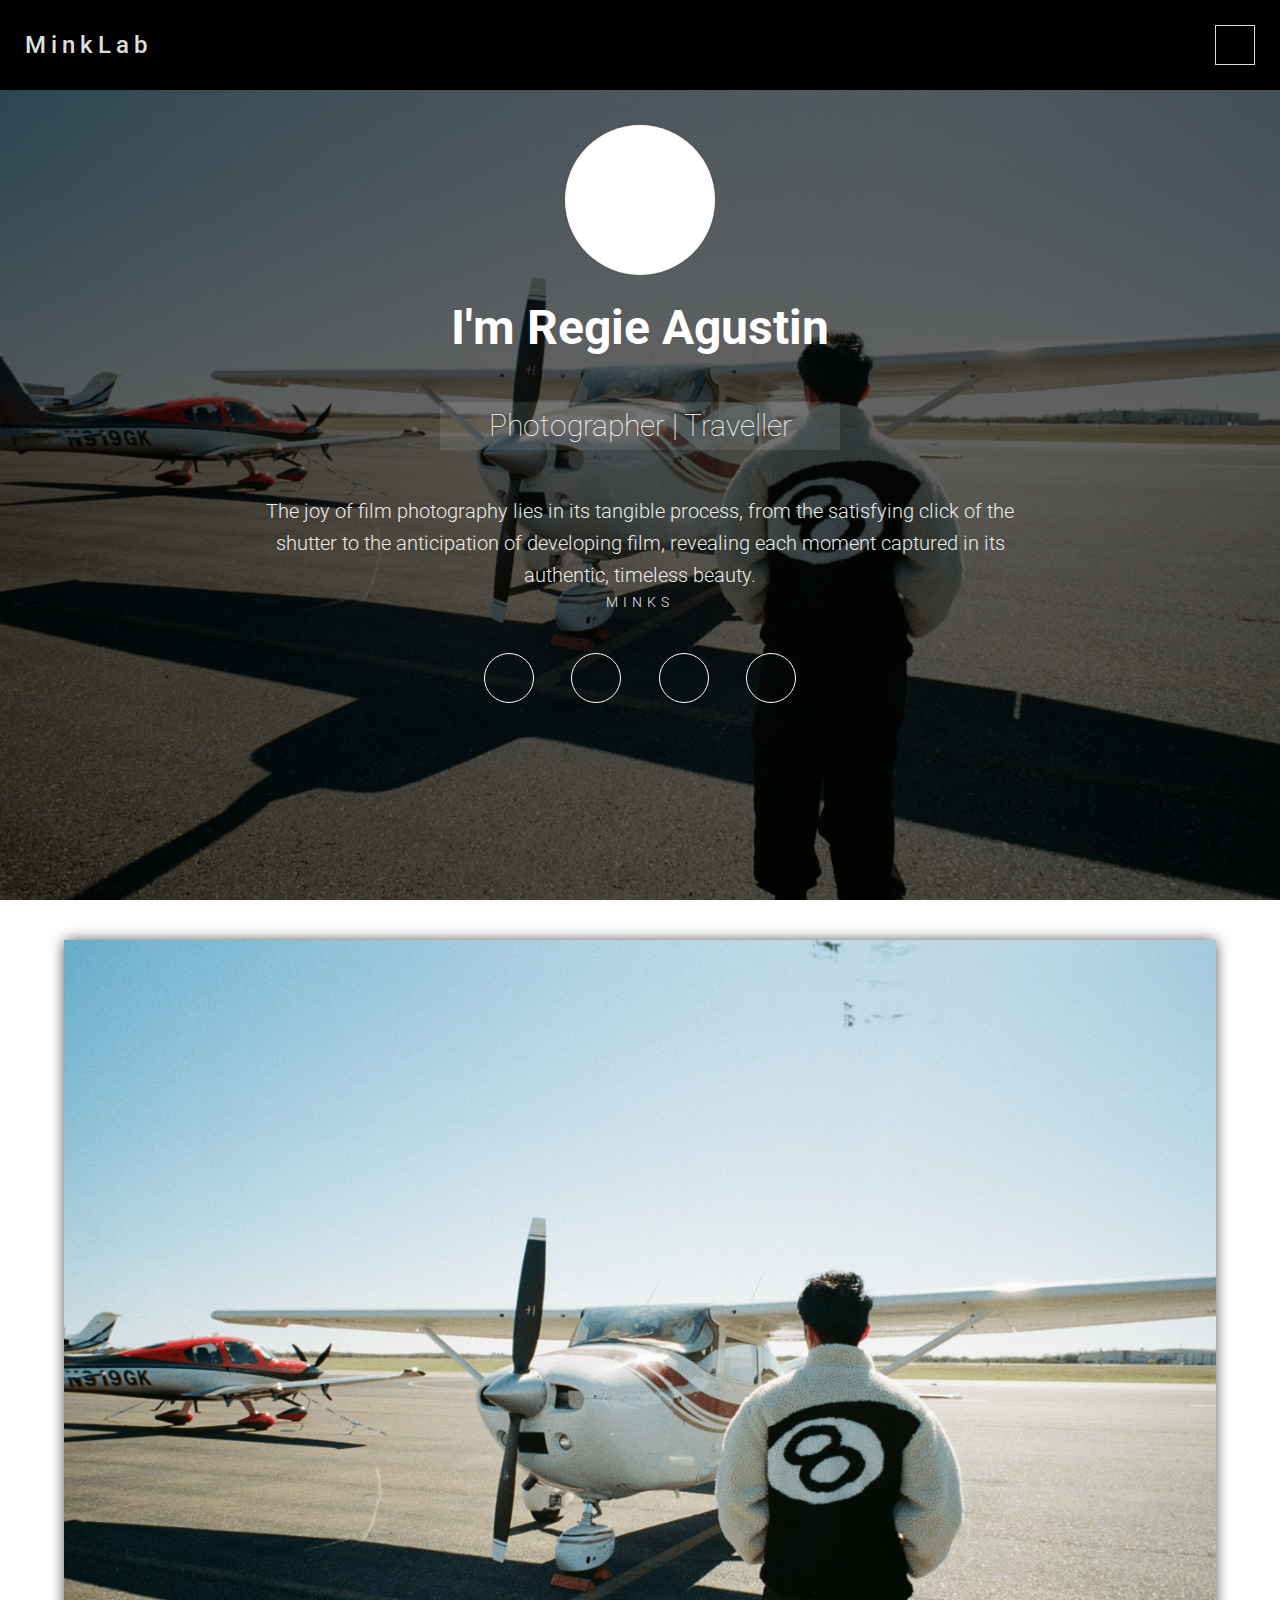
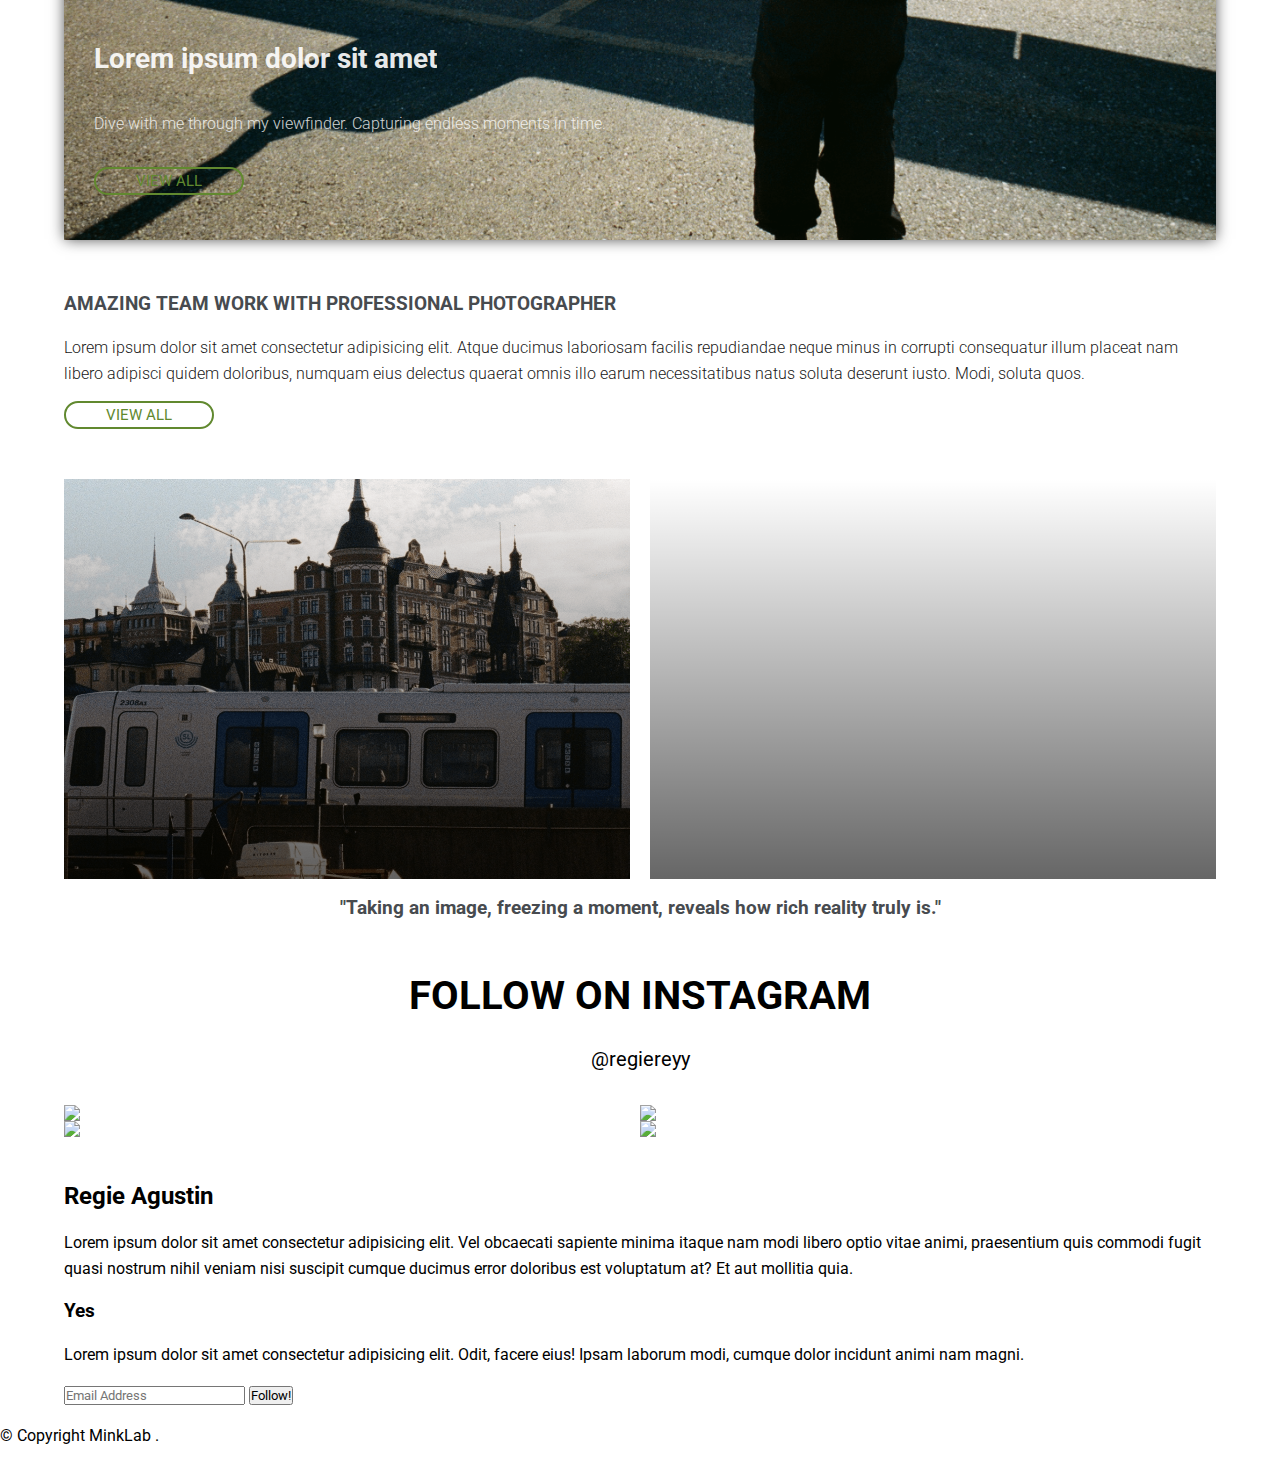
==== index.html @ 41862184 "revised quotes from lorem phrases" ====
<!DOCTYPE html>
<html>
    <head>
        <meta charset="utf-8">
        <meta http-equiv="X-UA-Compatible" content="IE=edge">
        <title>Photography Site</title>
        <meta name = "viewport" content = "width=device-width, intial-scale=1.0">
        <link rel="stylesheet" href="style.css">
        <script src="https://kit.fontawesome.com/dbed6b6114.js" crossorigin="anonymous"></script>
    </head>
    <body>
        
        <header class = "header">
            <div class = "nav-section">
                <div class = "brand-and-navBtn">
                    <span class = "brand-name">
                        MinkLab
                    </span>
                    <span class = "navBtn flex">
                        <i class = "fas fa-bars"></i>
                    </span>
                </div>

                <nav class = "top-nav">
                    <ul>
                        <li><a href = "index.html" class = "active">Home</a></li>
                        <li><a href = "gallery.html">Gallery</a></li>
                        <li><a href = "blog.html">Blog</a></li>
                        <li><a href = "contact.html">Contact</a></li>
                    </ul>
                </nav>
                <span class = "search-icon">
                    <i class = "fas fa-search"></i>
                </span>
            </div>

            <div class = "container about">
                <div class = "about-content">
                    <div class = "about-img flex">
                        <img src = "images/pfp1.png" alt = "photographer img">
                    </div>
                    <h2>I'm Regie Agustin</h2>
                    <h3>Photographer | Traveller</h3>
                    <blockquote>
                        The joy of film photography lies in its tangible process, from the satisfying click of the shutter to the anticipation of developing film, revealing each moment captured in its authentic, timeless beauty.                        <span>Minks</span>
                    </blockquote>
                </div>

                <div class = "social-icons">
                    <ul>
                        <li>
                            <a href = "#"><i class = "fab fa-facebook"></i></a>
                        </li>
                        <li>
                            <a href = "#"><i class = "fab fa-twitter"></i></a>
                        </li>
                        <li>
                            <a href = "#"><i class = "fab fa-instagram"></i></a>
                        </li>
                        <li>
                            <a href = "#"><i class = "fab fa-pinterest"></i></a>
                        </li>
                    </ul>
                </div>
            </div>
        </header>

        <section class = "section-one">
            <div class = "container">
                <div class = "sec-one-left">
                    <div>
                        <h3>Lorem ipsum dolor sit amet</h3>
                        <p>Dive with me through my viewfinder. Capturing endless moments in time.</p>
                        <a href = "#" class = "btn">view all</a>
                    </div>
                </div>

                <div class = "sec-one-right">
                    <div class = "work-content">
                        <h3>AMAZING TEAM WORK WITH PROFESSIONAL PHOTOGRAPHER</h3>
                        <p>Lorem ipsum dolor sit amet consectetur adipisicing elit. Atque ducimus laboriosam facilis repudiandae neque minus in corrupti consequatur illum placeat nam libero adipisci quidem doloribus, numquam eius delectus quaerat omnis illo earum necessitatibus natus soluta deserunt iusto. Modi, soluta quos.</p>
                        <a href = "#" class = "btn">view all</a>
                    </div>
                    <div class = "work-imgs">
                        <div class = "work-img-1">
                        </div>
                        <div class = "work-img-2">
                        </div>
                    </div>
                    <h3>"Taking an image, freezing a moment, reveals how rich reality truly is."</h3>
                </div>
            </div>
        </section>

        <section class = "section-two">
            <div class = "container">
                <h2>FOLLOW ON INSTAGRAM</h2>
                <span>@regiereyy</span>
                <div class = "insta-imgs">
                    <div>
                        <img src = "images/bg2.png">
                        <div class = "icon-overlay flex">
                            <i class = "fab fa-instagram"></i>
                        </div>
                    </div>
                    <div>
                        <img src = "images/bg3.png">
                        <div class = "icon-overlay flex">
                            <i class = "fab fa-instagram"></i>
                        </div>
                    </div>
                    <div>
                        <img src = "images/bg4.png">
                        <div class = "icon-overlay flex">
                            <i class = "fab fa-instagram"></i>
                        </div>
                    </div>
                    <div>
                        <img src = "images/bg5.png">
                        <div class = "icon-overlay flex">
                            <i class = "fab fa-instagram"></i>
                        </div>
                    </div>
                </div>
            </div>
        </section>


        <footer class = "footer">
            <div class = "footer-container container">
                <div>
                    <h2>Regie Agustin</h2>
                    <p>Lorem ipsum dolor sit amet consectetur adipisicing elit. Vel obcaecati sapiente minima itaque nam modi libero optio vitae animi, praesentium quis commodi fugit quasi nostrum nihil veniam nisi suscipit cumque ducimus error doloribus est voluptatum at? Et aut mollitia quia.</p>
                </div>
                <div>
                    <h3>Yes</h3>
                    <p>Lorem ipsum dolor sit amet consectetur adipisicing elit. Odit, facere eius! Ipsam laborum modi, cumque dolor incidunt animi nam magni.</p>

                    <div class = "subs">
                        <i class = "fas fa-envelope"></i>
                        <input type = "email" id = "email" placeholder="Email Address">
                        <button type = "submit">Follow!</button>
                    </div>
                </div>
            </div>
            <p>&copy; Copyright MinkLab .</p>
        </footer>
        

        <script src="script.js"></script>
    </body>
</html>
---- style.css ----
@import url('https://fonts.googleapis.com/css2?family=Roboto:ital,wght@0,100;0,300;0,400;0,500;0,700;0,900;1,100;1,300;1,400;1,500;1,700;1,900&display=swap');

:root{
    --white: #ddd;
    --dark: #111;
    --lightGrey: #474b4f;
    --lightgreen: #86c232;
    --darkgreen: #61892f;
    --transition: all 0.5s ease;
}

*{
    padding: 0;
    margin: 0;
    box-sizing: border-box;
    font-family: 'Roboto', sans-serif;
}

body{ 
    line-height: 1.6;

}
img {
    width: 100%;
    display: block;
}
ul li {
    list-style: none;
}
a{
    text-decoration: none;
    color: #000
}
h1, h2, h3, h4, h5, h6, p{
    margin: 15px 0;
}

.flex{
    display: flex;
    justify-content: center;
    align-items: center;

}

.container{
    width: 90vw;
    margin: 0 auto;
}

.btn{
    background: var(--darkgreen);
    border: none;
    display: block;
    width: 150px;
    text-align: center;
    color: var(--darkgreen);
    text-transform: uppercase;
    background: transparent;
    font-size: 15px;
    padding: 2px solid;
    border: 2px solid var(--darkgreen);
    border-radius: 25px;
    margin: 15px 0;
    transition: var(--transition);
}
.active{
    color: var(--lightGreen)!important;
}
.header{
    min-height: 100vh;
    background: linear-gradient(rgba(0, 0, 0, 0.6), rgba(0, 0, 0, 0.6)), url("images/bg1.png") center/cover no-repeat;
    color: #fff;
}
.top-nav a{
    color: #fff;
}
.brand-and-navBtn{
    background: #000;
    position: relative;
    z-index: 999;
    height: 90px;
    display: flex;
    justify-content: space-between;
    align-items: center;
    font-weight: 500;
    font-size: 24px;
    padding: 15px 25px;
    color: var(--white);
}
.brand-name{
    letter-spacing: 5px;
    cursor: pointer;
}
.navBtn{
    width: 40px;
    height: 40px;
    border: 1px solid var(--white);
    cursor: pointer;
}
.navBtn:hover{
    background: #fff;
    color: #000;
    transition: var(--transition);
}
.top-nav{
    background: #000;
    transform: translateY(-600px);
    transition: var(--transition);
}
.showNav{
    transform: translateY(0);
}
.search-icon{
    display: none;
}
.top-nav ul li{
    padding: 10px 0;
}
.top-nav ul a{
    position: relative;
    font-weight: 500;
    font-size: 18px;
    text-align: center;
    display: block;
}
.top-nav ul a::after{
    content: "";
    height: 2px;
    background: var(--lightGreen);
    position: absolute;
    bottom: -5px;
    left: 50%;
    transform: translateX(-50%);
    width: 0;
    transition: var(--transition);
}
.top-nav ul a:hover::after{
    width: 100px;
}
.about{
    margin-top: -160px;
}.about-content img{
    width: 140px;
    height: 140px;
    border-radius: 50%;
}
.about-img{
    background: #fff;
    width: 150px;
    height: 150px;
    margin: 0 auto;
    border-radius: 50%;
}
.about-content h2{
    font-size: 48px;
    text-align: center;
    margin-bottom: 35px;
    color: var(--lightGreen);
}
.about-content h3{
    color: #fff;
    font-size: 30px;
    font-weight: 100;
    background: rgba(255, 255, 255, 0.1);
    width: 400px;
    margin: 35px auto;
    text-align: center;
}
blockquote{
    font-size: 20px;
    font-weight: 300;
    opacity: 0.9;
    width: 60vw;
    margin: 45px auto 15px auto;
    text-align: center;
}
blockquote span{
    font-size: 14px;
    text-transform: uppercase;
    color: var(--darkGreen);
    font-weight: 300;
    letter-spacing: 5px;
    display: block;
}
.social-icons{
    width: 350px;
    margin: 40px auto 0 auto;
    padding-bottom: 30px;
}
.social-icons ul a{
    color: #fff;
    font-size: 30px;
    display: block;
    width: 50px;
    height: 50px;
    border: 1px solid #fff;
    border-radius: 50%;
    display: flex;
    justify-content: center;
    align-items: center;
    transition: var(--transition);
}
.social-icons ul{
    display: flex;
    justify-content: space-around;
}
.social-icons ul a:hover{
    background: var(--lightGreen);
    border-color: var(--lightGreen);
}



.section-one{
    margin: 40px 0;
    min-height: 100vh;
}
.sec-one-left{
    height: 100vh;
    background: url("images/bg1.png") center/cover no-repeat;
    box-shadow: 0px 0px 14px -1px rgba(0, 0, 0, 0.75);
    -webkit-box-shadow: 0px 0px 14px -1px rgba(0, 0, 0, 0.75);
    -moz-box-shadow: 0px 0px 14px -1px rgba(0, 0, 0, 0.75);
}
.sec-one-left div{
    color: #fff;
    height: 100%;
    display: flex;
    flex-direction: column;
    justify-content: flex-end;
    padding: 30px;
}
.sec-one-left div h3{
    font-size: 28px;
    opacity: 0.9;
}
.sec-one-left div p{
    font-weight: 300;
    opacity: 0.8;
}
.sec-one-right h3{
    color: var(--lightGrey);
}
.sec-one-right >h3{
    text-align: center;
}
.sec-one-right p{
    opacity: 0.9;
    font-weight: 300;
}
.work-content{
    margin: 50px 0;
}
.work-imgs{
    display: grid;
    grid-template-columns: repeat(2, 1fr);
    grid-column-gap: 20px;
}
.work-img-1{
    background: linear-gradient(rgba(0, 0, 0, 0), rgba(0, 0, 0, 0.6)), url("images/bg6.png") center/cover no-repeat;
    height: 400px;
    transition: var(--transition);
}
.work-img-2{
    background: linear-gradient(rgba(0, 0, 0, 0), rgba(0, 0, 0, 0.6)), url("images/porject-2.jpg") center/cover no-repeat;
    height: 400px;
    transition: var(--transition);
}
.work-imgs div:hover{
    box-shadow: 0 0 8px #000;
    -webkit-box-shadow: 0 0 8px #000;
    -moz-box-shadow: 0 0 8px #000;
}.section-two{
    margin: 40px 0;
}
.section-two h2{
    text-align: center;
    font-size: 40px;
}
.section-two span{
    color: var(--darkGrey);
    text-align: center;
    display: block;
    font-size: 20px;
    margin-bottom: 30px;
}
.insta-imgs{
    display: grid;
    grid-template-columns: repeat(2, 1fr);
}
.insta-imgs > div{
    position: relative;
}
.icon-overlay{
    position: absolute;
    color: #fff;
    top: 0;
    left: 0;
    width: 100%;
    height: 100%;
    font-size: 50px;
    background: rgba(134, 194, 50, 0.4);
    opacity: 0;
    transition: var(--transition);
}
.insta-imgs > div:hover .icon-overlay{
    opacity: 1;
}
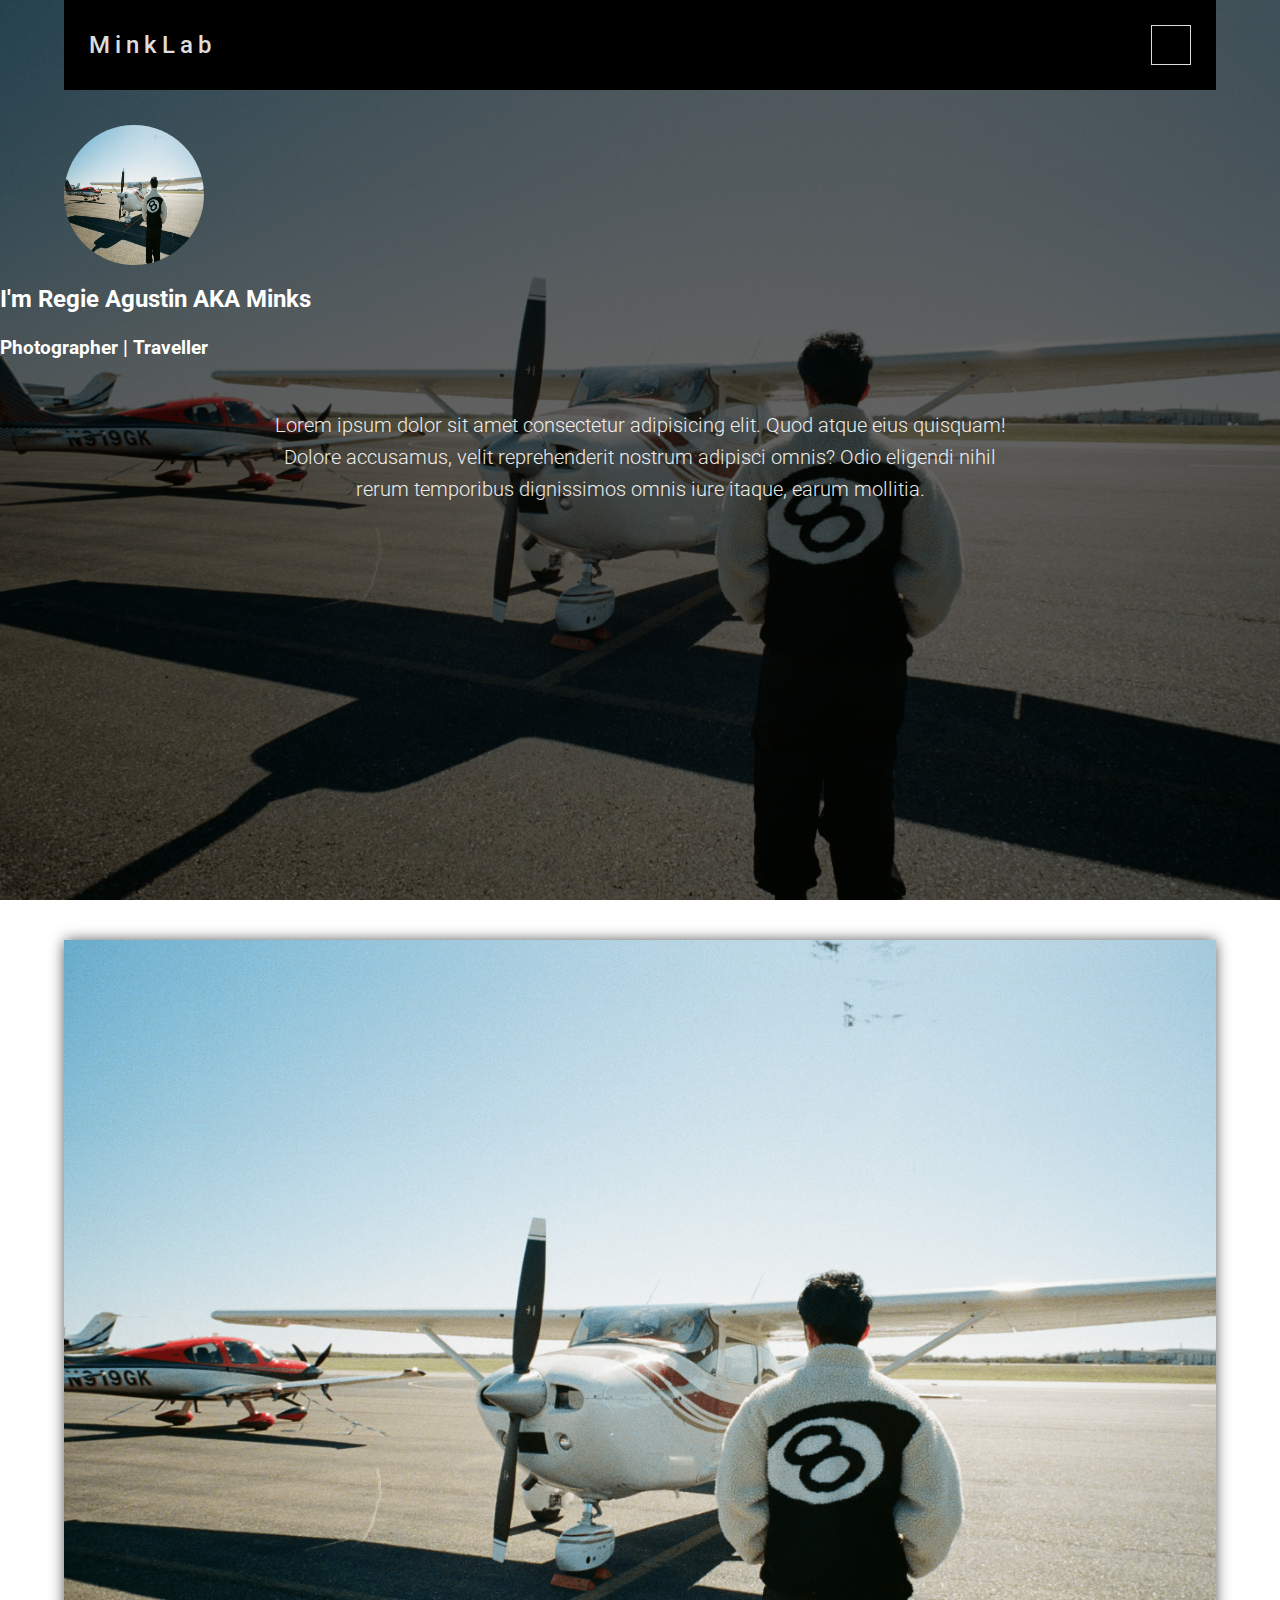
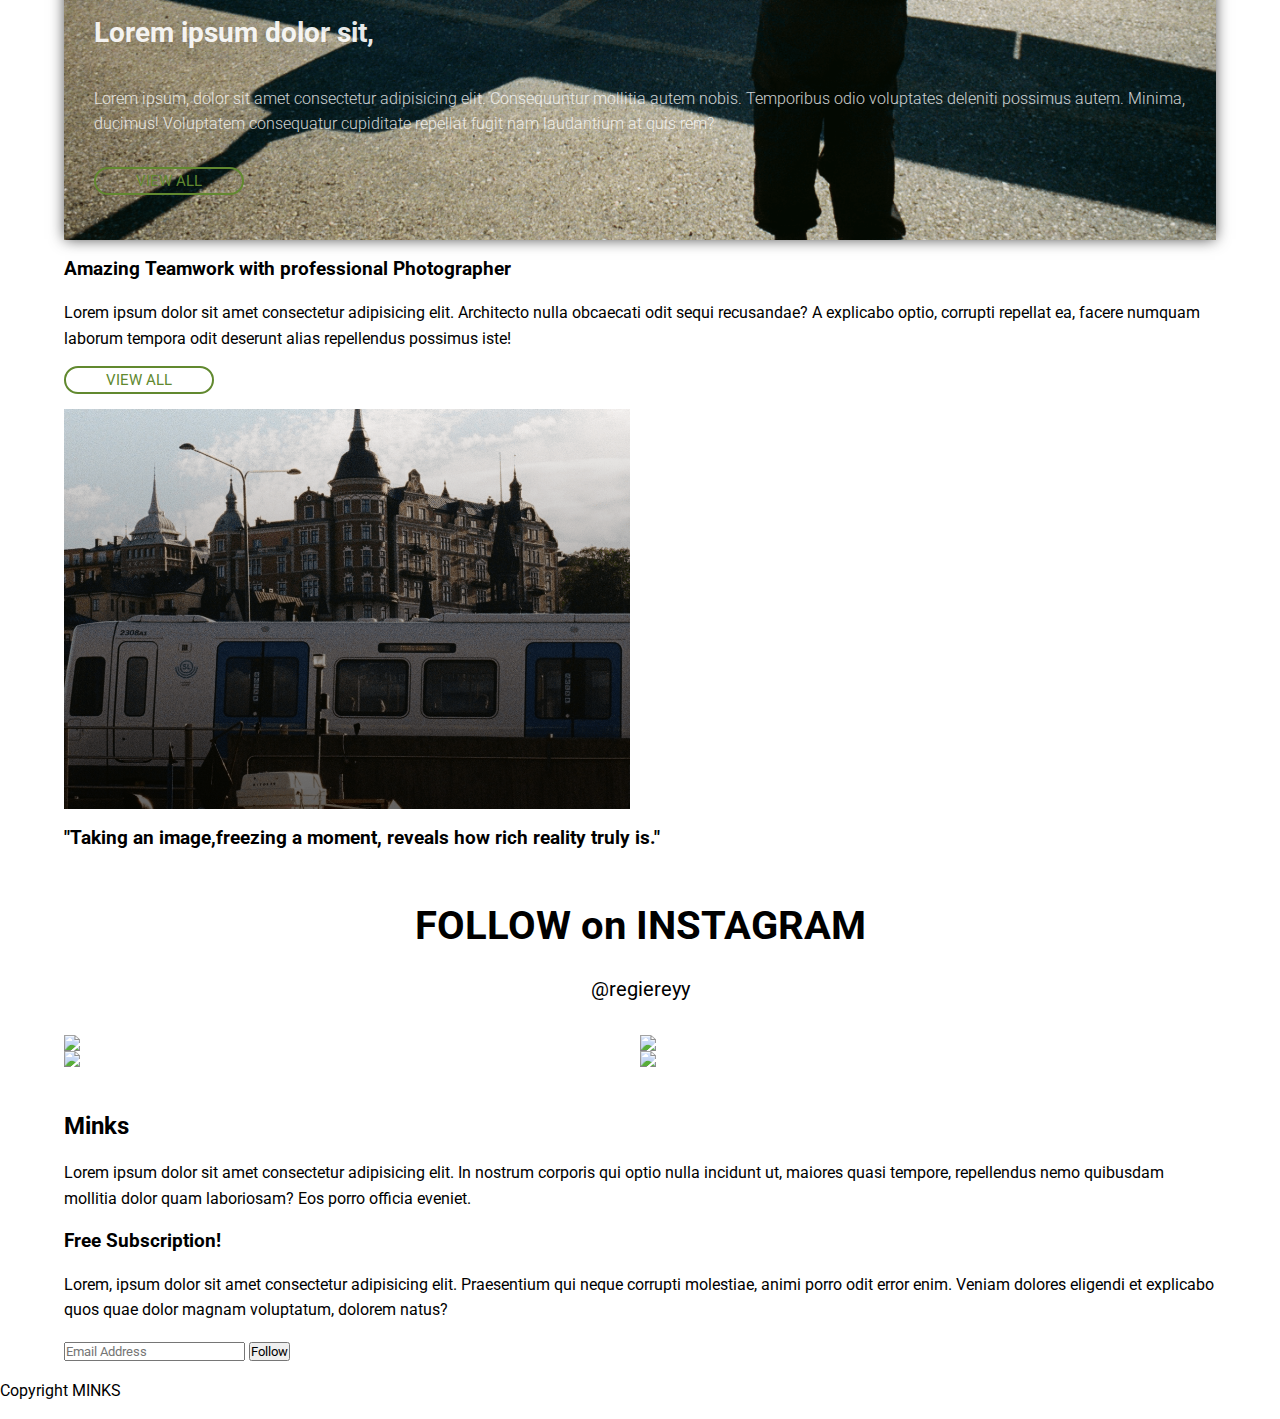
==== commit e58ac9d2: "pull html" ====
--- a/index.html
+++ b/index.html
@@ -3,150 +3,163 @@
     <head>
         <meta charset="utf-8">
         <meta http-equiv="X-UA-Compatible" content="IE=edge">
-        <title>Photography Site</title>
-        <meta name = "viewport" content = "width=device-width, intial-scale=1.0">
+        <title>Film Site</title>
+        <meta name = "viewport" content = "width=device-width,
+        inital-scale=1.0">
         <link rel="stylesheet" href="style.css">
-        <script src="https://kit.fontawesome.com/dbed6b6114.js" crossorigin="anonymous"></script>
+        <script src="https://kit.fontawesome.com/dbed6b6114.js" 
+        crossorigin="anonymous"></script>
     </head>
-    <body>
-        
-        <header class = "header">
-            <div class = "nav-section">
-                <div class = "brand-and-navBtn">
-                    <span class = "brand-name">
-                        MinkLab
-                    </span>
-                    <span class = "navBtn flex">
-                        <i class = "fas fa-bars"></i>
-                    </span>
-                </div>
 
-                <nav class = "top-nav">
-                    <ul>
-                        <li><a href = "index.html" class = "active">Home</a></li>
-                        <li><a href = "gallery.html">Gallery</a></li>
-                        <li><a href = "blog.html">Blog</a></li>
-                        <li><a href = "contact.html">Contact</a></li>
-                    </ul>
-                </nav>
-                <span class = "search-icon">
-                    <i class = "fas fa-search"></i>
+<body>
+    <header class="header">
+        <div class="container nav-section">
+            <div class="brand-and-navBtn">
+             <span class="brand-name">
+                MinkLab
+                </span>
+                <span class="navBtn flex">
+                    <i class="fas fa-bars"></i>
                 </span>
             </div>
 
-            <div class = "container about">
-                <div class = "about-content">
-                    <div class = "about-img flex">
-                        <img src = "images/pfp1.png" alt = "photographer img">
-                    </div>
-                    <h2>I'm Regie Agustin</h2>
-                    <h3>Photographer | Traveller</h3>
-                    <blockquote>
-                        The joy of film photography lies in its tangible process, from the satisfying click of the shutter to the anticipation of developing film, revealing each moment captured in its authentic, timeless beauty.                        <span>Minks</span>
-                    </blockquote>
+        <nav class="top-nav">
+            <ul>
+                <li><a href="index.html" class="active">Home</a> </li>
+                <li><a href="gallery.html">Gallery</a> </li>
+                <li><a href="blog.html">Blog</a> </li>
+                <li><a href="contact.html">Contact</a> </li>
+            </ul>
+        </nav>
+        <span class="search-icon">
+            <i class="fas fa-search"></i>
+        </span>
+    </div>
+
+    <div class="container about">
+        <div class="about-content">
+            <div class="about-img-flex">
+                <img src="images/bg1.png" alt="photographer img">
+            </div>
+                
+        </div>
+    </div>
+        <h2>I'm Regie Agustin AKA Minks</h2>
+        <h3>Photographer | Traveller</h3>
+        <blockquote>
+                Lorem ipsum dolor sit amet consectetur adipisicing elit. Quod atque eius quisquam!
+                Dolore accusamus, velit reprehenderit nostrum adipisci omnis? Odio eligendi nihil rerum temporibus dignissimos omnis iure itaque, earum mollitia.
+        </blockquote>
+    </div>
+
+    <div class="social icons">
+        <ul>
+            <li><a href="#"><i class="fab fa-instagram"></i></a></li>
+            <li><a href="#"><i class="fab fa-github"></i></a></li>
+            <li><a href="#"><i class="fab fa-linkedin"></i></a></li>
+            <li><a href="#"><i class="fab fa-twitter"></i></a></li>
+        </ul>
+     </div>
+</header>
+
+
+<section class="section-one">
+    <div class="container">
+        <div class="sec-one-left">
+            <div>
+                <h3>Lorem ipsum dolor sit, </h3>
+                <p>
+                Lorem ipsum, dolor sit amet consectetur adipisicing elit. 
+                Consequuntur mollitia autem nobis. 
+                Temporibus odio voluptates deleniti possimus autem. Minima, ducimus! 
+                Voluptatem consequatur cupiditate repellat fugit nam laudantium at quis rem?
+                </p>
+                <a href="#" class="btn">view all</a>
+            </div>
+        </div>
+
+        <div class="section-one-right">
+            <div class="working-content">
+                <h3>Amazing Teamwork with professional Photographer</h3>
+                <p>Lorem ipsum dolor sit amet consectetur adipisicing elit. 
+                    Architecto nulla obcaecati odit sequi recusandae? 
+                    A explicabo optio, corrupti repellat ea, facere numquam laborum tempora odit deserunt alias repellendus possimus iste!</p>
+                    <a href="#" class="btn">view all</a>
                 </div>
-
-                <div class = "social-icons">
-                    <ul>
-                        <li>
-                            <a href = "#"><i class = "fab fa-facebook"></i></a>
-                        </li>
-                        <li>
-                            <a href = "#"><i class = "fab fa-twitter"></i></a>
-                        </li>
-                        <li>
-                            <a href = "#"><i class = "fab fa-instagram"></i></a>
-                        </li>
-                        <li>
-                            <a href = "#"><i class = "fab fa-pinterest"></i></a>
-                        </li>
-                    </ul>
+                <div class="work-imgs">
+                    <div class="work-img-1">
                 </div>
             </div>
-        </header>
-
-        <section class = "section-one">
-            <div class = "container">
-                <div class = "sec-one-left">
-                    <div>
-                        <h3>Lorem ipsum dolor sit amet</h3>
-                        <p>Dive with me through my viewfinder. Capturing endless moments in time.</p>
-                        <a href = "#" class = "btn">view all</a>
-                    </div>
-                </div>
-
-                <div class = "sec-one-right">
-                    <div class = "work-content">
-                        <h3>AMAZING TEAM WORK WITH PROFESSIONAL PHOTOGRAPHER</h3>
-                        <p>Lorem ipsum dolor sit amet consectetur adipisicing elit. Atque ducimus laboriosam facilis repudiandae neque minus in corrupti consequatur illum placeat nam libero adipisci quidem doloribus, numquam eius delectus quaerat omnis illo earum necessitatibus natus soluta deserunt iusto. Modi, soluta quos.</p>
-                        <a href = "#" class = "btn">view all</a>
-                    </div>
-                    <div class = "work-imgs">
-                        <div class = "work-img-1">
-                        </div>
-                        <div class = "work-img-2">
-                        </div>
-                    </div>
-                    <h3>"Taking an image, freezing a moment, reveals how rich reality truly is."</h3>
-                </div>
-            </div>
-        </section>
-
-        <section class = "section-two">
-            <div class = "container">
-                <h2>FOLLOW ON INSTAGRAM</h2>
-                <span>@regiereyy</span>
-                <div class = "insta-imgs">
-                    <div>
-                        <img src = "images/bg2.png">
-                        <div class = "icon-overlay flex">
-                            <i class = "fab fa-instagram"></i>
-                        </div>
-                    </div>
-                    <div>
-                        <img src = "images/bg3.png">
-                        <div class = "icon-overlay flex">
-                            <i class = "fab fa-instagram"></i>
-                        </div>
-                    </div>
-                    <div>
-                        <img src = "images/bg4.png">
-                        <div class = "icon-overlay flex">
-                            <i class = "fab fa-instagram"></i>
-                        </div>
-                    </div>
-                    <div>
-                        <img src = "images/bg5.png">
-                        <div class = "icon-overlay flex">
-                            <i class = "fab fa-instagram"></i>
-                        </div>
-                    </div>
-                </div>
-            </div>
-        </section>
+            <h3>"Taking an image,freezing a moment, reveals how rich reality truly is."</h3>
+        </div>
+    </div>
+</section>
 
 
-        <footer class = "footer">
-            <div class = "footer-container container">
-                <div>
-                    <h2>Regie Agustin</h2>
-                    <p>Lorem ipsum dolor sit amet consectetur adipisicing elit. Vel obcaecati sapiente minima itaque nam modi libero optio vitae animi, praesentium quis commodi fugit quasi nostrum nihil veniam nisi suscipit cumque ducimus error doloribus est voluptatum at? Et aut mollitia quia.</p>
+<section class="section-two">
+    <div class="container">
+        <h2>FOLLOW on INSTAGRAM</h2>
+        <span>@regiereyy</span>
+        <div class="insta-imgs">
+            <div>
+                    <img src="images/bg2.png">
+                    <div class="icon-overlay flex">
+                        <i class="fab fa-instagram"></i>
+                    </div>
+                    </div>
+            <div>
+                    <img src="images/bg3.png">
+                    <div class="icon-overlay flex">
+                    <i class="fab fa-instagram"></i>
+                    </div>
+                    </div>
+            <div>
+                    <img src="images/bg4.png">
+                    <div class="icon-overlay flex">
+                    <i class="fab fa-instagram"></i>
+                    </div>
+                    </div>
+            <div>
+                    <img src="images/bg5.png">
+                    <div class="icon-overlay flex">
+                    <i class="fab fa-instagram"></i>
+                    </div>
+                    </div>
+
+        </div>
+
+    </div>
+
+</section>
+
+<footer class="footer">
+    <div class="footer-container container">
+        <div>
+            <h2>Minks</h2>
+            <p>Lorem ipsum dolor sit amet consectetur adipisicing elit. 
+                In nostrum corporis qui optio nulla incidunt ut, 
+                maiores quasi tempore, repellendus nemo quibusdam mollitia dolor quam laboriosam? 
+                Eos porro officia eveniet.</p>
+        </div>
+        <div>
+            <h3>
+                Free Subscription!
+            </h3>
+            <p>Lorem, ipsum dolor sit amet consectetur adipisicing elit. 
+                Praesentium qui neque corrupti molestiae, animi porro odit error enim. 
+                Veniam dolores eligendi et explicabo quos quae dolor magnam voluptatum, dolorem natus?</p>
+                <div class="subs">
+                    <i class="fas fa-envelope">
+                        <input type="email" id="email"
+                        placeholder="Email Address">
+                        <button type="submit">Follow</button>
+                    </i>
                 </div>
-                <div>
-                    <h3>Yes</h3>
-                    <p>Lorem ipsum dolor sit amet consectetur adipisicing elit. Odit, facere eius! Ipsam laborum modi, cumque dolor incidunt animi nam magni.</p>
+        </div>
+    </div>
+    <p>Copyright MINKS</p>
+</footer>
 
-                    <div class = "subs">
-                        <i class = "fas fa-envelope"></i>
-                        <input type = "email" id = "email" placeholder="Email Address">
-                        <button type = "submit">Follow!</button>
-                    </div>
-                </div>
-            </div>
-            <p>&copy; Copyright MinkLab .</p>
-        </footer>
-        
-
-        <script src="script.js"></script>
-    </body>
+<script src="script.js"></script>
+</body>
 </html>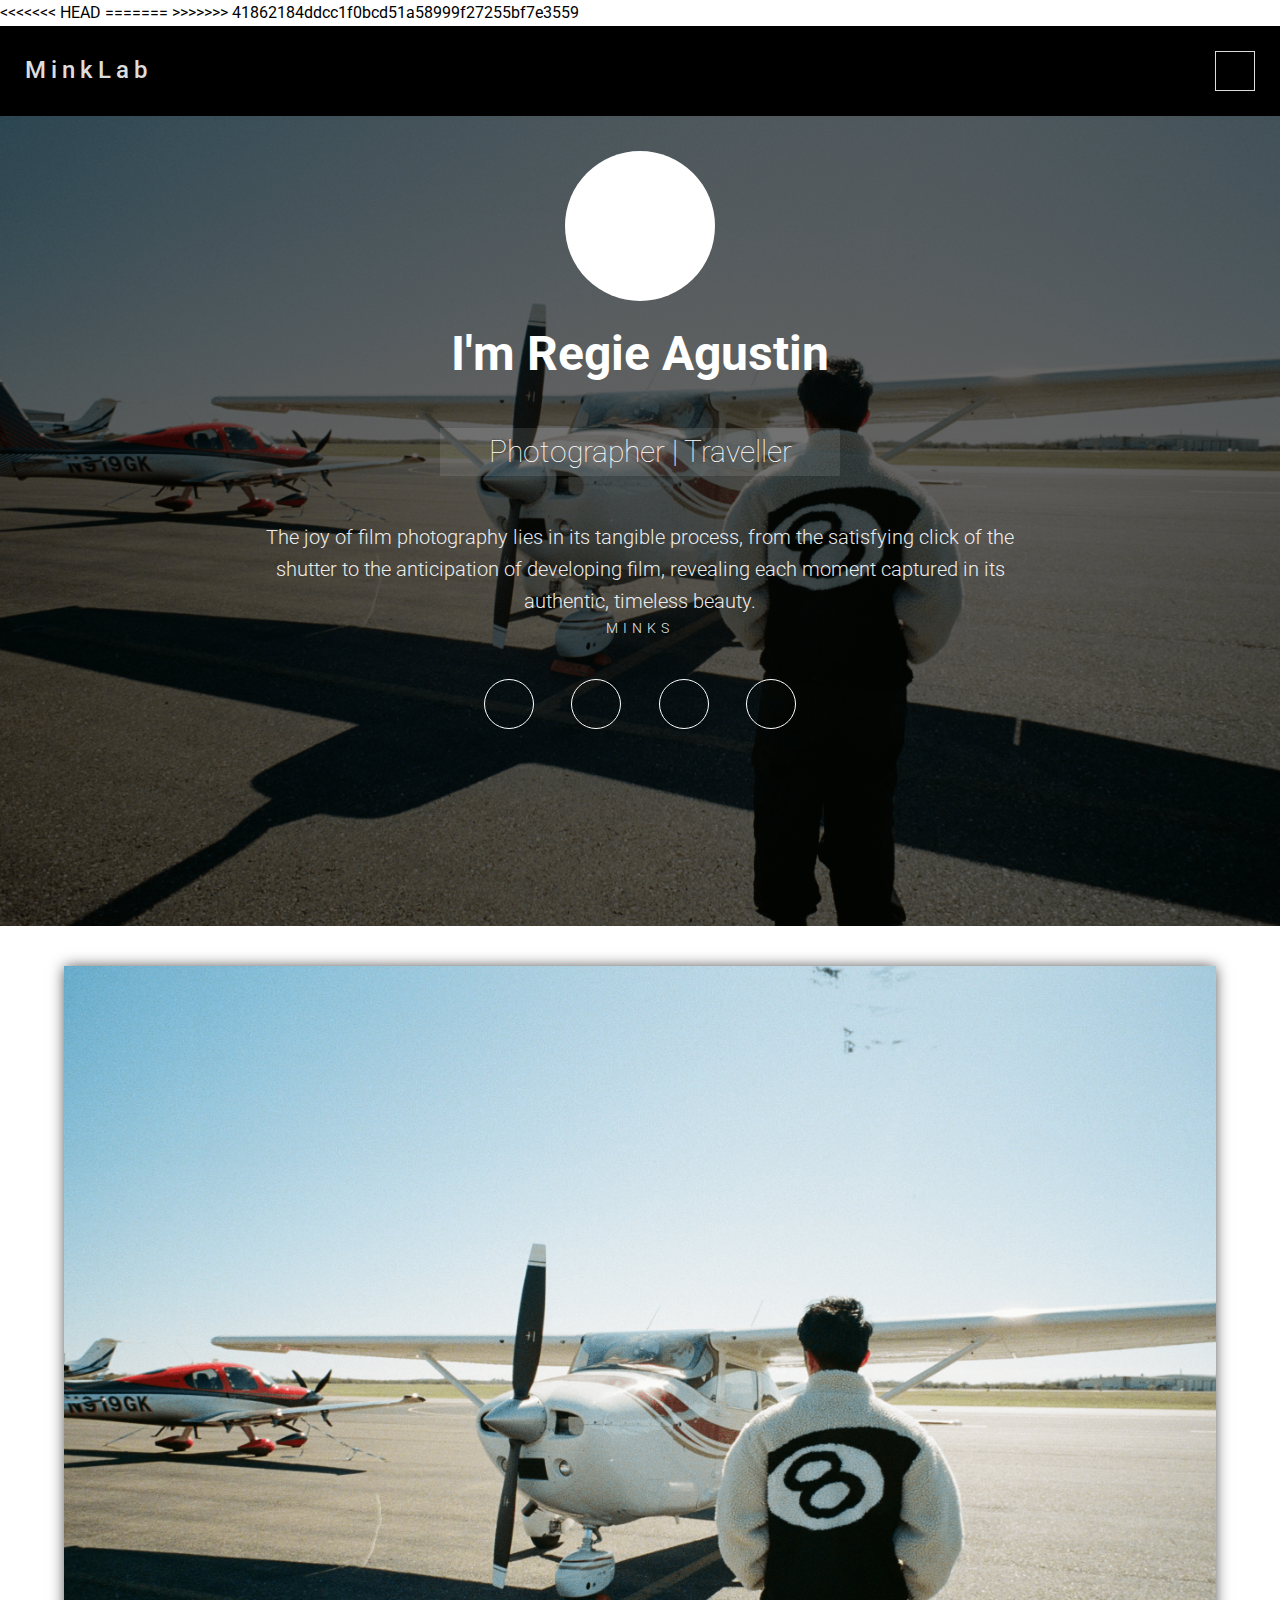
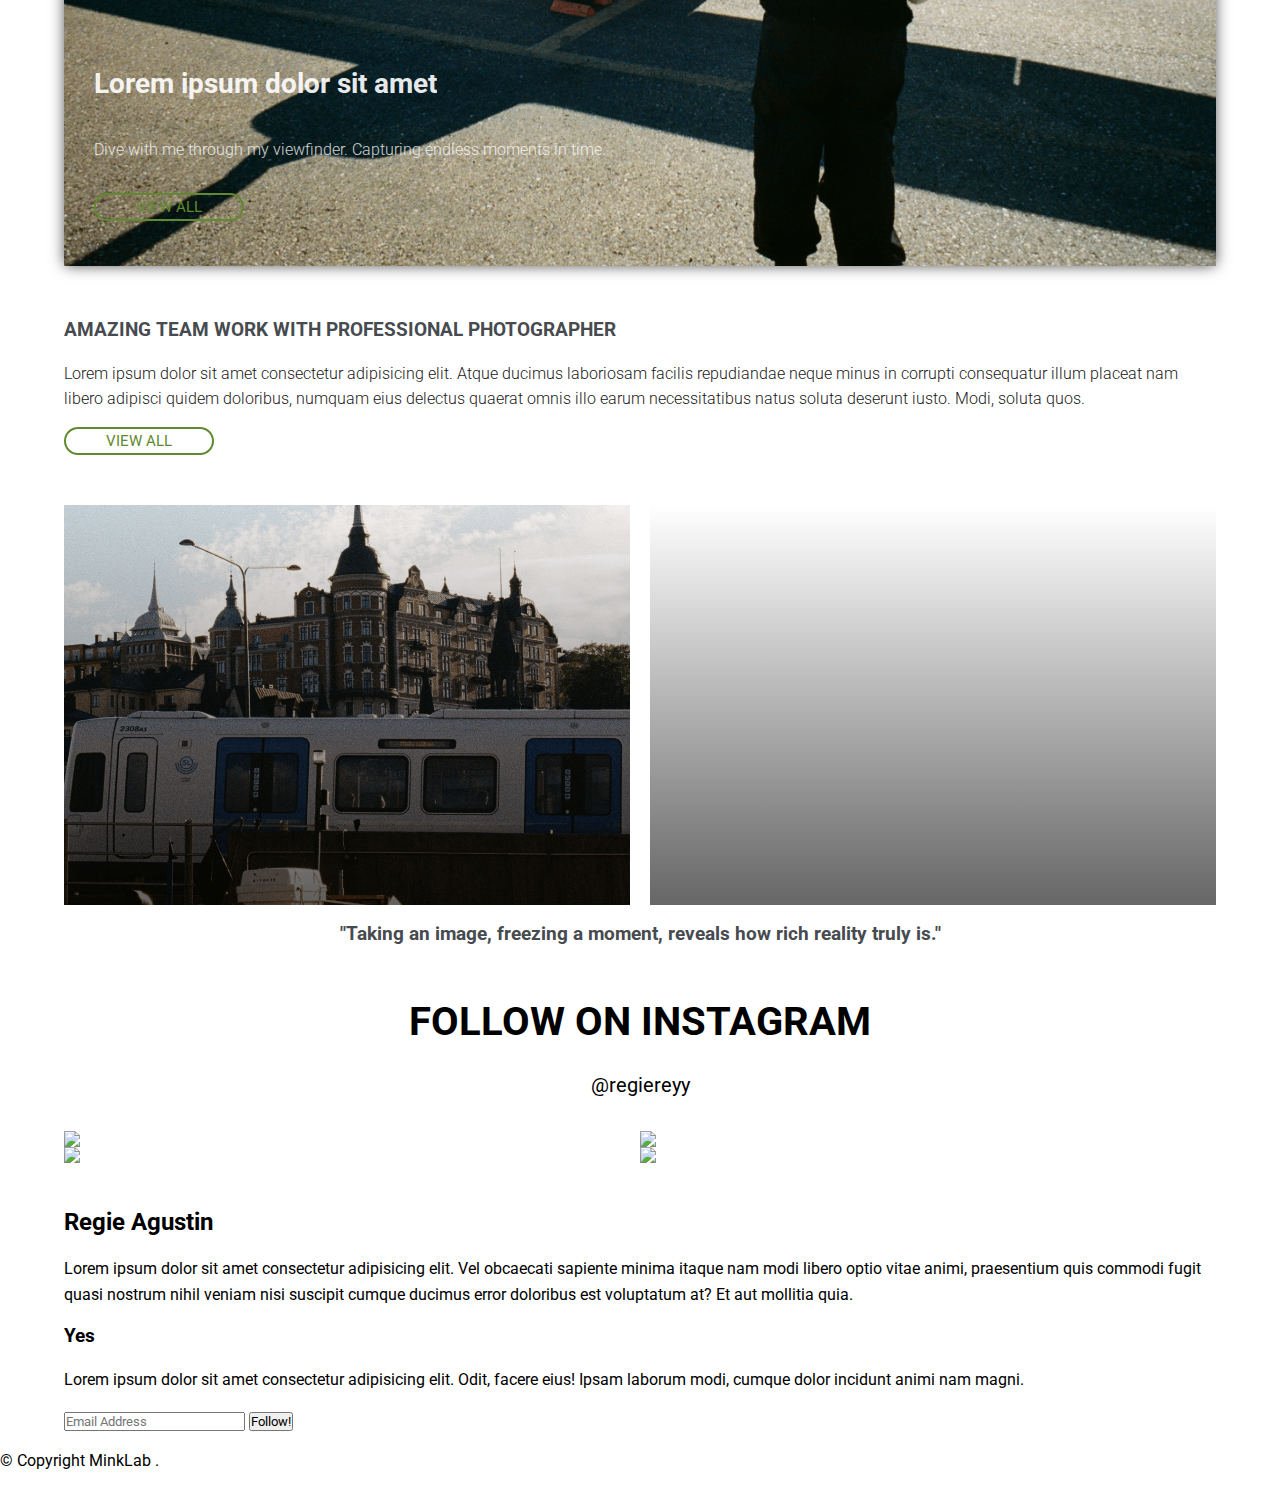
==== commit d8b4ffda: "pull style css" ====
--- a/index.html
+++ b/index.html
@@ -3,163 +3,159 @@
     <head>
         <meta charset="utf-8">
         <meta http-equiv="X-UA-Compatible" content="IE=edge">
+<<<<<<< HEAD
         <title>Film Site</title>
         <meta name = "viewport" content = "width=device-width,
         inital-scale=1.0">
         <link rel="stylesheet" href="style.css">
         <script src="https://kit.fontawesome.com/dbed6b6114.js" 
         crossorigin="anonymous"></script>
+=======
+        <title>Photography Site</title>
+        <meta name = "viewport" content = "width=device-width, intial-scale=1.0">
+        <link rel="stylesheet" href="style.css">
+        <script src="https://kit.fontawesome.com/dbed6b6114.js" crossorigin="anonymous"></script>
+>>>>>>> 41862184ddcc1f0bcd51a58999f27255bf7e3559
     </head>
+    <body>
+        
+        <header class = "header">
+            <div class = "nav-section">
+                <div class = "brand-and-navBtn">
+                    <span class = "brand-name">
+                        MinkLab
+                    </span>
+                    <span class = "navBtn flex">
+                        <i class = "fas fa-bars"></i>
+                    </span>
+                </div>
 
-<body>
-    <header class="header">
-        <div class="container nav-section">
-            <div class="brand-and-navBtn">
-             <span class="brand-name">
-                MinkLab
-                </span>
-                <span class="navBtn flex">
-                    <i class="fas fa-bars"></i>
+                <nav class = "top-nav">
+                    <ul>
+                        <li><a href = "index.html" class = "active">Home</a></li>
+                        <li><a href = "gallery.html">Gallery</a></li>
+                        <li><a href = "blog.html">Blog</a></li>
+                        <li><a href = "contact.html">Contact</a></li>
+                    </ul>
+                </nav>
+                <span class = "search-icon">
+                    <i class = "fas fa-search"></i>
                 </span>
             </div>
 
-        <nav class="top-nav">
-            <ul>
-                <li><a href="index.html" class="active">Home</a> </li>
-                <li><a href="gallery.html">Gallery</a> </li>
-                <li><a href="blog.html">Blog</a> </li>
-                <li><a href="contact.html">Contact</a> </li>
-            </ul>
-        </nav>
-        <span class="search-icon">
-            <i class="fas fa-search"></i>
-        </span>
-    </div>
+            <div class = "container about">
+                <div class = "about-content">
+                    <div class = "about-img flex">
+                        <img src = "images/pfp1.png" alt = "photographer img">
+                    </div>
+                    <h2>I'm Regie Agustin</h2>
+                    <h3>Photographer | Traveller</h3>
+                    <blockquote>
+                        The joy of film photography lies in its tangible process, from the satisfying click of the shutter to the anticipation of developing film, revealing each moment captured in its authentic, timeless beauty.                        <span>Minks</span>
+                    </blockquote>
+                </div>
 
-    <div class="container about">
-        <div class="about-content">
-            <div class="about-img-flex">
-                <img src="images/bg1.png" alt="photographer img">
+                <div class = "social-icons">
+                    <ul>
+                        <li>
+                            <a href = "#"><i class = "fab fa-facebook"></i></a>
+                        </li>
+                        <li>
+                            <a href = "#"><i class = "fab fa-twitter"></i></a>
+                        </li>
+                        <li>
+                            <a href = "#"><i class = "fab fa-instagram"></i></a>
+                        </li>
+                        <li>
+                            <a href = "#"><i class = "fab fa-pinterest"></i></a>
+                        </li>
+                    </ul>
+                </div>
             </div>
-                
-        </div>
-    </div>
-        <h2>I'm Regie Agustin AKA Minks</h2>
-        <h3>Photographer | Traveller</h3>
-        <blockquote>
-                Lorem ipsum dolor sit amet consectetur adipisicing elit. Quod atque eius quisquam!
-                Dolore accusamus, velit reprehenderit nostrum adipisci omnis? Odio eligendi nihil rerum temporibus dignissimos omnis iure itaque, earum mollitia.
-        </blockquote>
-    </div>
+        </header>
 
-    <div class="social icons">
-        <ul>
-            <li><a href="#"><i class="fab fa-instagram"></i></a></li>
-            <li><a href="#"><i class="fab fa-github"></i></a></li>
-            <li><a href="#"><i class="fab fa-linkedin"></i></a></li>
-            <li><a href="#"><i class="fab fa-twitter"></i></a></li>
-        </ul>
-     </div>
-</header>
+        <section class = "section-one">
+            <div class = "container">
+                <div class = "sec-one-left">
+                    <div>
+                        <h3>Lorem ipsum dolor sit amet</h3>
+                        <p>Dive with me through my viewfinder. Capturing endless moments in time.</p>
+                        <a href = "#" class = "btn">view all</a>
+                    </div>
+                </div>
+
+                <div class = "sec-one-right">
+                    <div class = "work-content">
+                        <h3>AMAZING TEAM WORK WITH PROFESSIONAL PHOTOGRAPHER</h3>
+                        <p>Lorem ipsum dolor sit amet consectetur adipisicing elit. Atque ducimus laboriosam facilis repudiandae neque minus in corrupti consequatur illum placeat nam libero adipisci quidem doloribus, numquam eius delectus quaerat omnis illo earum necessitatibus natus soluta deserunt iusto. Modi, soluta quos.</p>
+                        <a href = "#" class = "btn">view all</a>
+                    </div>
+                    <div class = "work-imgs">
+                        <div class = "work-img-1">
+                        </div>
+                        <div class = "work-img-2">
+                        </div>
+                    </div>
+                    <h3>"Taking an image, freezing a moment, reveals how rich reality truly is."</h3>
+                </div>
+            </div>
+        </section>
+
+        <section class = "section-two">
+            <div class = "container">
+                <h2>FOLLOW ON INSTAGRAM</h2>
+                <span>@regiereyy</span>
+                <div class = "insta-imgs">
+                    <div>
+                        <img src = "images/bg2.png">
+                        <div class = "icon-overlay flex">
+                            <i class = "fab fa-instagram"></i>
+                        </div>
+                    </div>
+                    <div>
+                        <img src = "images/bg3.png">
+                        <div class = "icon-overlay flex">
+                            <i class = "fab fa-instagram"></i>
+                        </div>
+                    </div>
+                    <div>
+                        <img src = "images/bg4.png">
+                        <div class = "icon-overlay flex">
+                            <i class = "fab fa-instagram"></i>
+                        </div>
+                    </div>
+                    <div>
+                        <img src = "images/bg5.png">
+                        <div class = "icon-overlay flex">
+                            <i class = "fab fa-instagram"></i>
+                        </div>
+                    </div>
+                </div>
+            </div>
+        </section>
 
 
-<section class="section-one">
-    <div class="container">
-        <div class="sec-one-left">
-            <div>
-                <h3>Lorem ipsum dolor sit, </h3>
-                <p>
-                Lorem ipsum, dolor sit amet consectetur adipisicing elit. 
-                Consequuntur mollitia autem nobis. 
-                Temporibus odio voluptates deleniti possimus autem. Minima, ducimus! 
-                Voluptatem consequatur cupiditate repellat fugit nam laudantium at quis rem?
-                </p>
-                <a href="#" class="btn">view all</a>
-            </div>
-        </div>
+        <footer class = "footer">
+            <div class = "footer-container container">
+                <div>
+                    <h2>Regie Agustin</h2>
+                    <p>Lorem ipsum dolor sit amet consectetur adipisicing elit. Vel obcaecati sapiente minima itaque nam modi libero optio vitae animi, praesentium quis commodi fugit quasi nostrum nihil veniam nisi suscipit cumque ducimus error doloribus est voluptatum at? Et aut mollitia quia.</p>
+                </div>
+                <div>
+                    <h3>Yes</h3>
+                    <p>Lorem ipsum dolor sit amet consectetur adipisicing elit. Odit, facere eius! Ipsam laborum modi, cumque dolor incidunt animi nam magni.</p>
 
-        <div class="section-one-right">
-            <div class="working-content">
-                <h3>Amazing Teamwork with professional Photographer</h3>
-                <p>Lorem ipsum dolor sit amet consectetur adipisicing elit. 
-                    Architecto nulla obcaecati odit sequi recusandae? 
-                    A explicabo optio, corrupti repellat ea, facere numquam laborum tempora odit deserunt alias repellendus possimus iste!</p>
-                    <a href="#" class="btn">view all</a>
-                </div>
-                <div class="work-imgs">
-                    <div class="work-img-1">
+                    <div class = "subs">
+                        <i class = "fas fa-envelope"></i>
+                        <input type = "email" id = "email" placeholder="Email Address">
+                        <button type = "submit">Follow!</button>
+                    </div>
                 </div>
             </div>
-            <h3>"Taking an image,freezing a moment, reveals how rich reality truly is."</h3>
-        </div>
-    </div>
-</section>
+            <p>&copy; Copyright MinkLab .</p>
+        </footer>
+        
 
-
-<section class="section-two">
-    <div class="container">
-        <h2>FOLLOW on INSTAGRAM</h2>
-        <span>@regiereyy</span>
-        <div class="insta-imgs">
-            <div>
-                    <img src="images/bg2.png">
-                    <div class="icon-overlay flex">
-                        <i class="fab fa-instagram"></i>
-                    </div>
-                    </div>
-            <div>
-                    <img src="images/bg3.png">
-                    <div class="icon-overlay flex">
-                    <i class="fab fa-instagram"></i>
-                    </div>
-                    </div>
-            <div>
-                    <img src="images/bg4.png">
-                    <div class="icon-overlay flex">
-                    <i class="fab fa-instagram"></i>
-                    </div>
-                    </div>
-            <div>
-                    <img src="images/bg5.png">
-                    <div class="icon-overlay flex">
-                    <i class="fab fa-instagram"></i>
-                    </div>
-                    </div>
-
-        </div>
-
-    </div>
-
-</section>
-
-<footer class="footer">
-    <div class="footer-container container">
-        <div>
-            <h2>Minks</h2>
-            <p>Lorem ipsum dolor sit amet consectetur adipisicing elit. 
-                In nostrum corporis qui optio nulla incidunt ut, 
-                maiores quasi tempore, repellendus nemo quibusdam mollitia dolor quam laboriosam? 
-                Eos porro officia eveniet.</p>
-        </div>
-        <div>
-            <h3>
-                Free Subscription!
-            </h3>
-            <p>Lorem, ipsum dolor sit amet consectetur adipisicing elit. 
-                Praesentium qui neque corrupti molestiae, animi porro odit error enim. 
-                Veniam dolores eligendi et explicabo quos quae dolor magnam voluptatum, dolorem natus?</p>
-                <div class="subs">
-                    <i class="fas fa-envelope">
-                        <input type="email" id="email"
-                        placeholder="Email Address">
-                        <button type="submit">Follow</button>
-                    </i>
-                </div>
-        </div>
-    </div>
-    <p>Copyright MINKS</p>
-</footer>
-
-<script src="script.js"></script>
-</body>
+        <script src="script.js"></script>
+    </body>
 </html>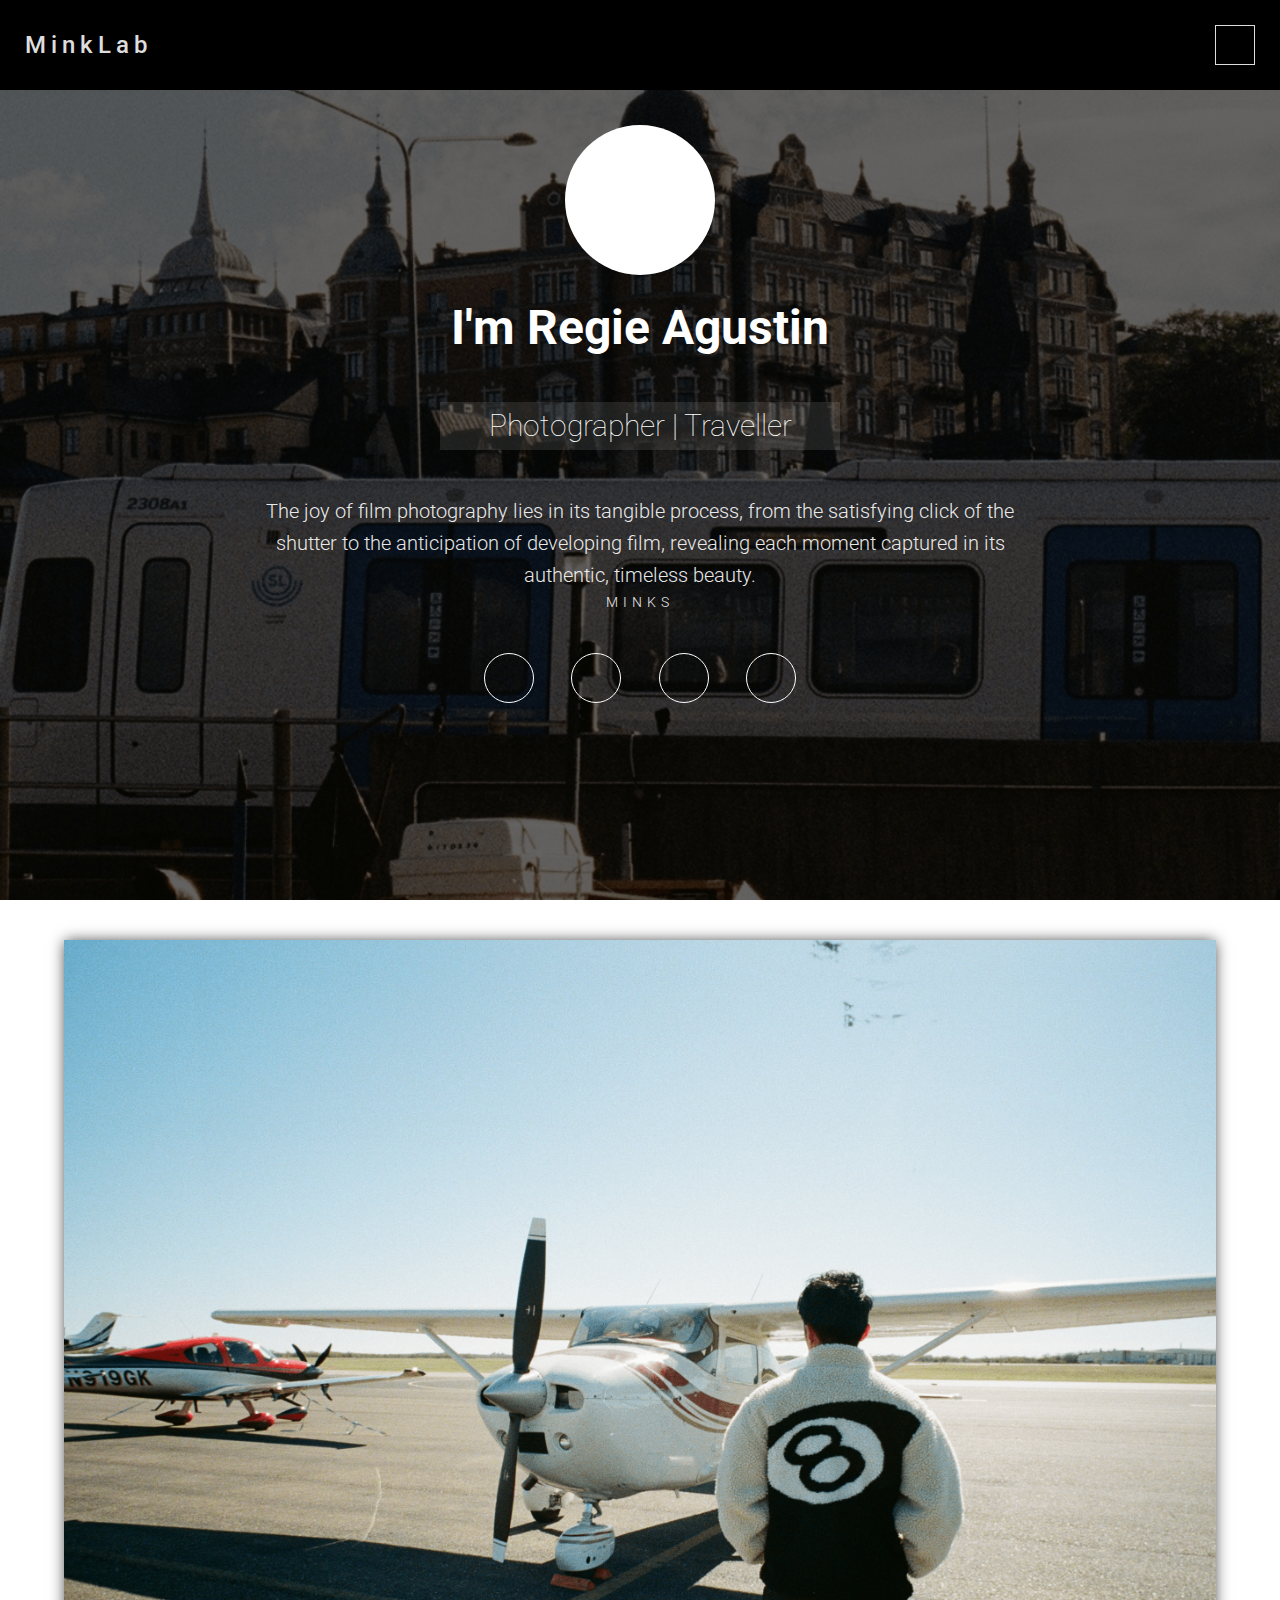
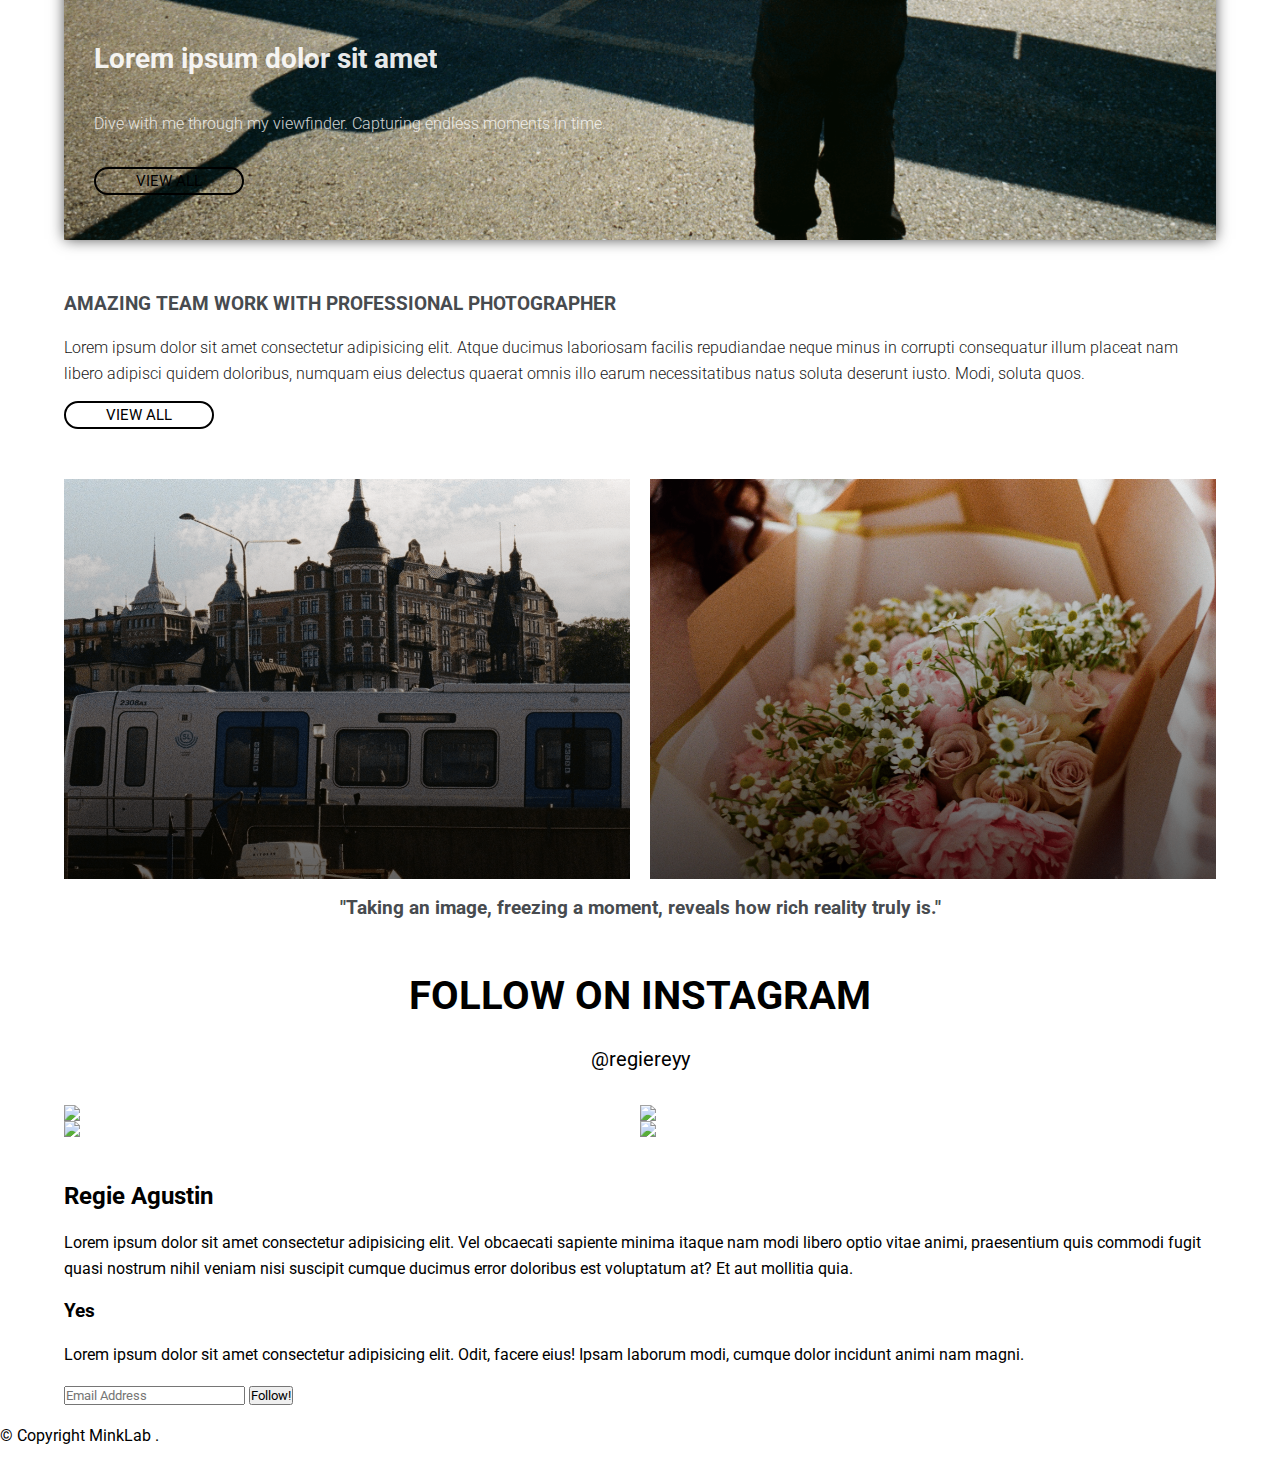
==== commit 4cab0571: "accept current change" ====
--- a/index.html
+++ b/index.html
@@ -3,19 +3,12 @@
     <head>
         <meta charset="utf-8">
         <meta http-equiv="X-UA-Compatible" content="IE=edge">
-<<<<<<< HEAD
         <title>Film Site</title>
         <meta name = "viewport" content = "width=device-width,
         inital-scale=1.0">
         <link rel="stylesheet" href="style.css">
         <script src="https://kit.fontawesome.com/dbed6b6114.js" 
         crossorigin="anonymous"></script>
-=======
-        <title>Photography Site</title>
-        <meta name = "viewport" content = "width=device-width, intial-scale=1.0">
-        <link rel="stylesheet" href="style.css">
-        <script src="https://kit.fontawesome.com/dbed6b6114.js" crossorigin="anonymous"></script>
->>>>>>> 41862184ddcc1f0bcd51a58999f27255bf7e3559
     </head>
     <body>
         
--- a/style.css
+++ b/style.css
@@ -4,8 +4,8 @@
     --white: #ddd;
     --dark: #111;
     --lightGrey: #474b4f;
-    --lightgreen: #86c232;
-    --darkgreen: #61892f;
+    --lightgreen: #000000;
+    --darkgreen: #000000;
     --transition: all 0.5s ease;
 }
 
@@ -68,7 +68,7 @@
 }
 .header{
     min-height: 100vh;
-    background: linear-gradient(rgba(0, 0, 0, 0.6), rgba(0, 0, 0, 0.6)), url("images/bg1.png") center/cover no-repeat;
+    background: linear-gradient(rgba(0, 0, 0, 0.6), rgba(0, 0, 0, 0.6)), url("images/bg6.png") center/cover no-repeat;
     color: #fff;
 }
 .top-nav a{
@@ -262,7 +262,7 @@
     transition: var(--transition);
 }
 .work-img-2{
-    background: linear-gradient(rgba(0, 0, 0, 0), rgba(0, 0, 0, 0.6)), url("images/porject-2.jpg") center/cover no-repeat;
+    background: linear-gradient(rgba(0, 0, 0, 0), rgba(0, 0, 0, 0.6)), url("images/bg7.png") center/cover no-repeat;
     height: 400px;
     transition: var(--transition);
 }
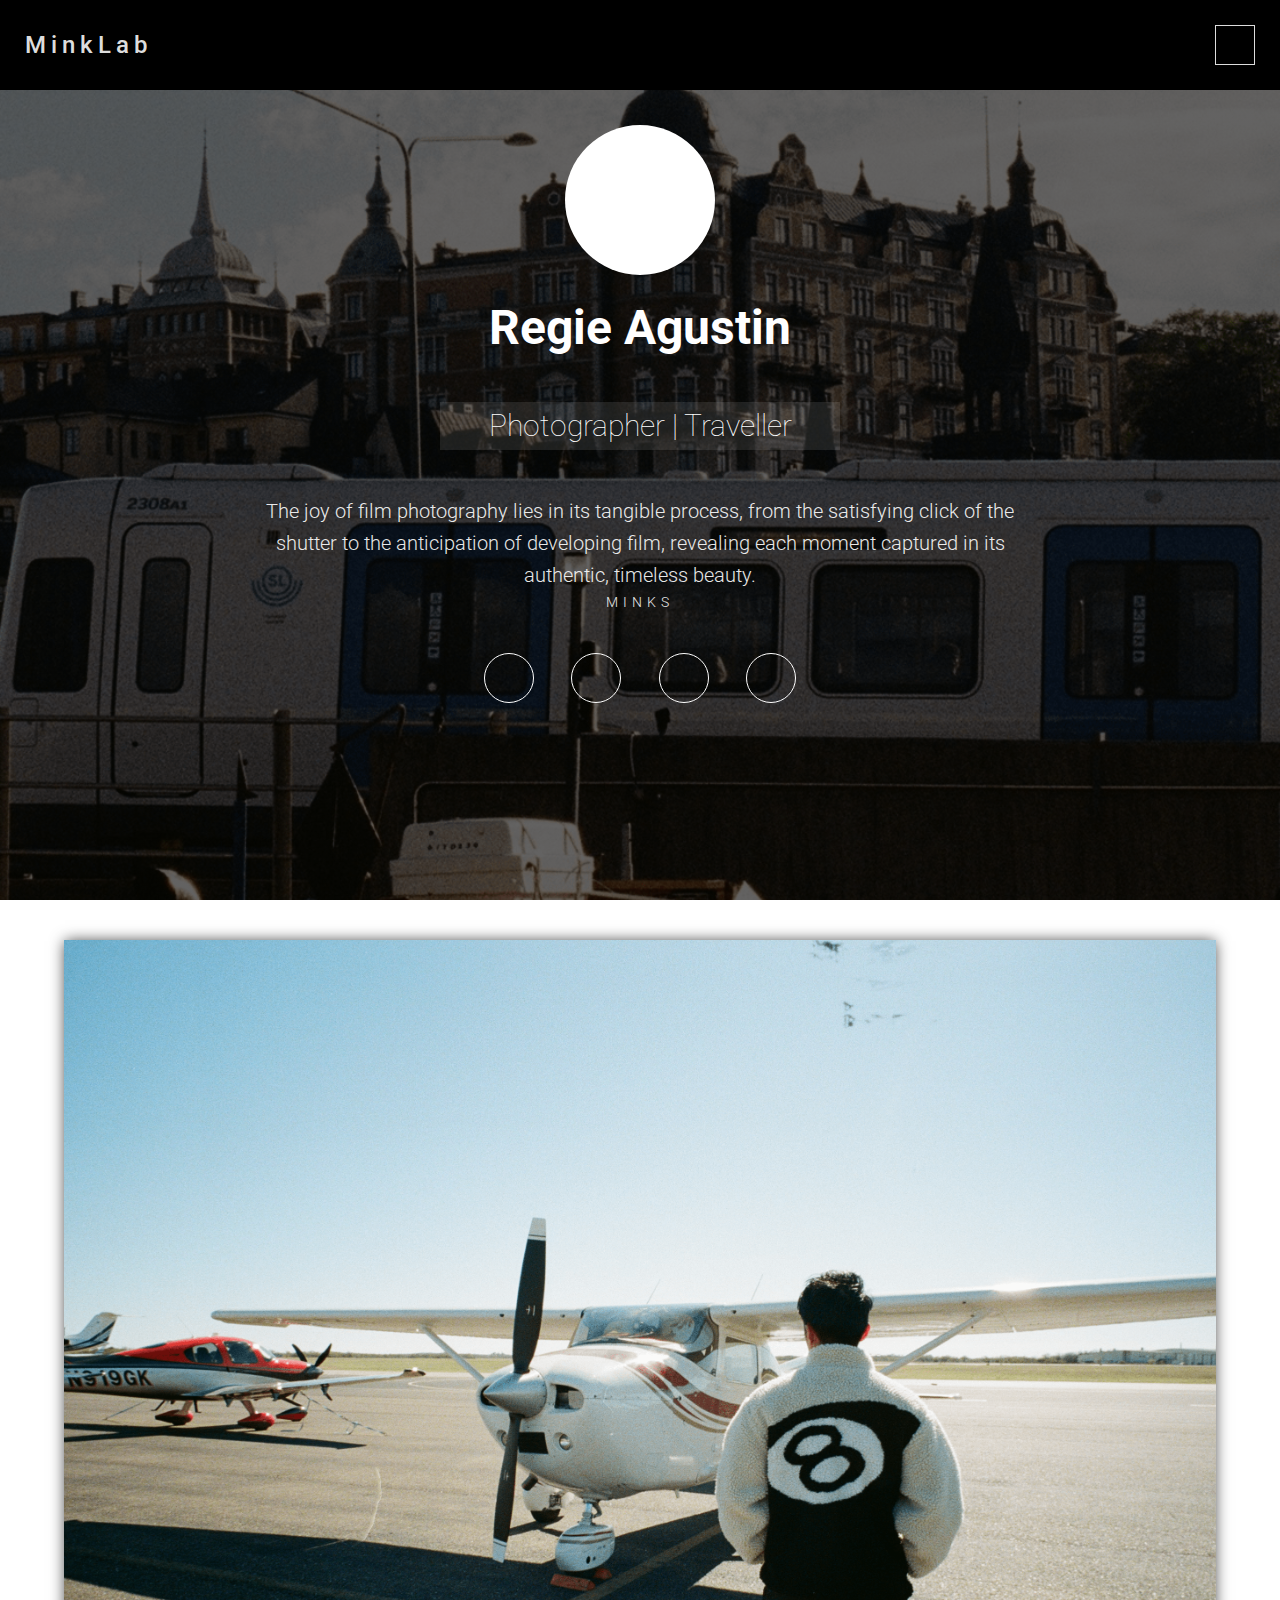
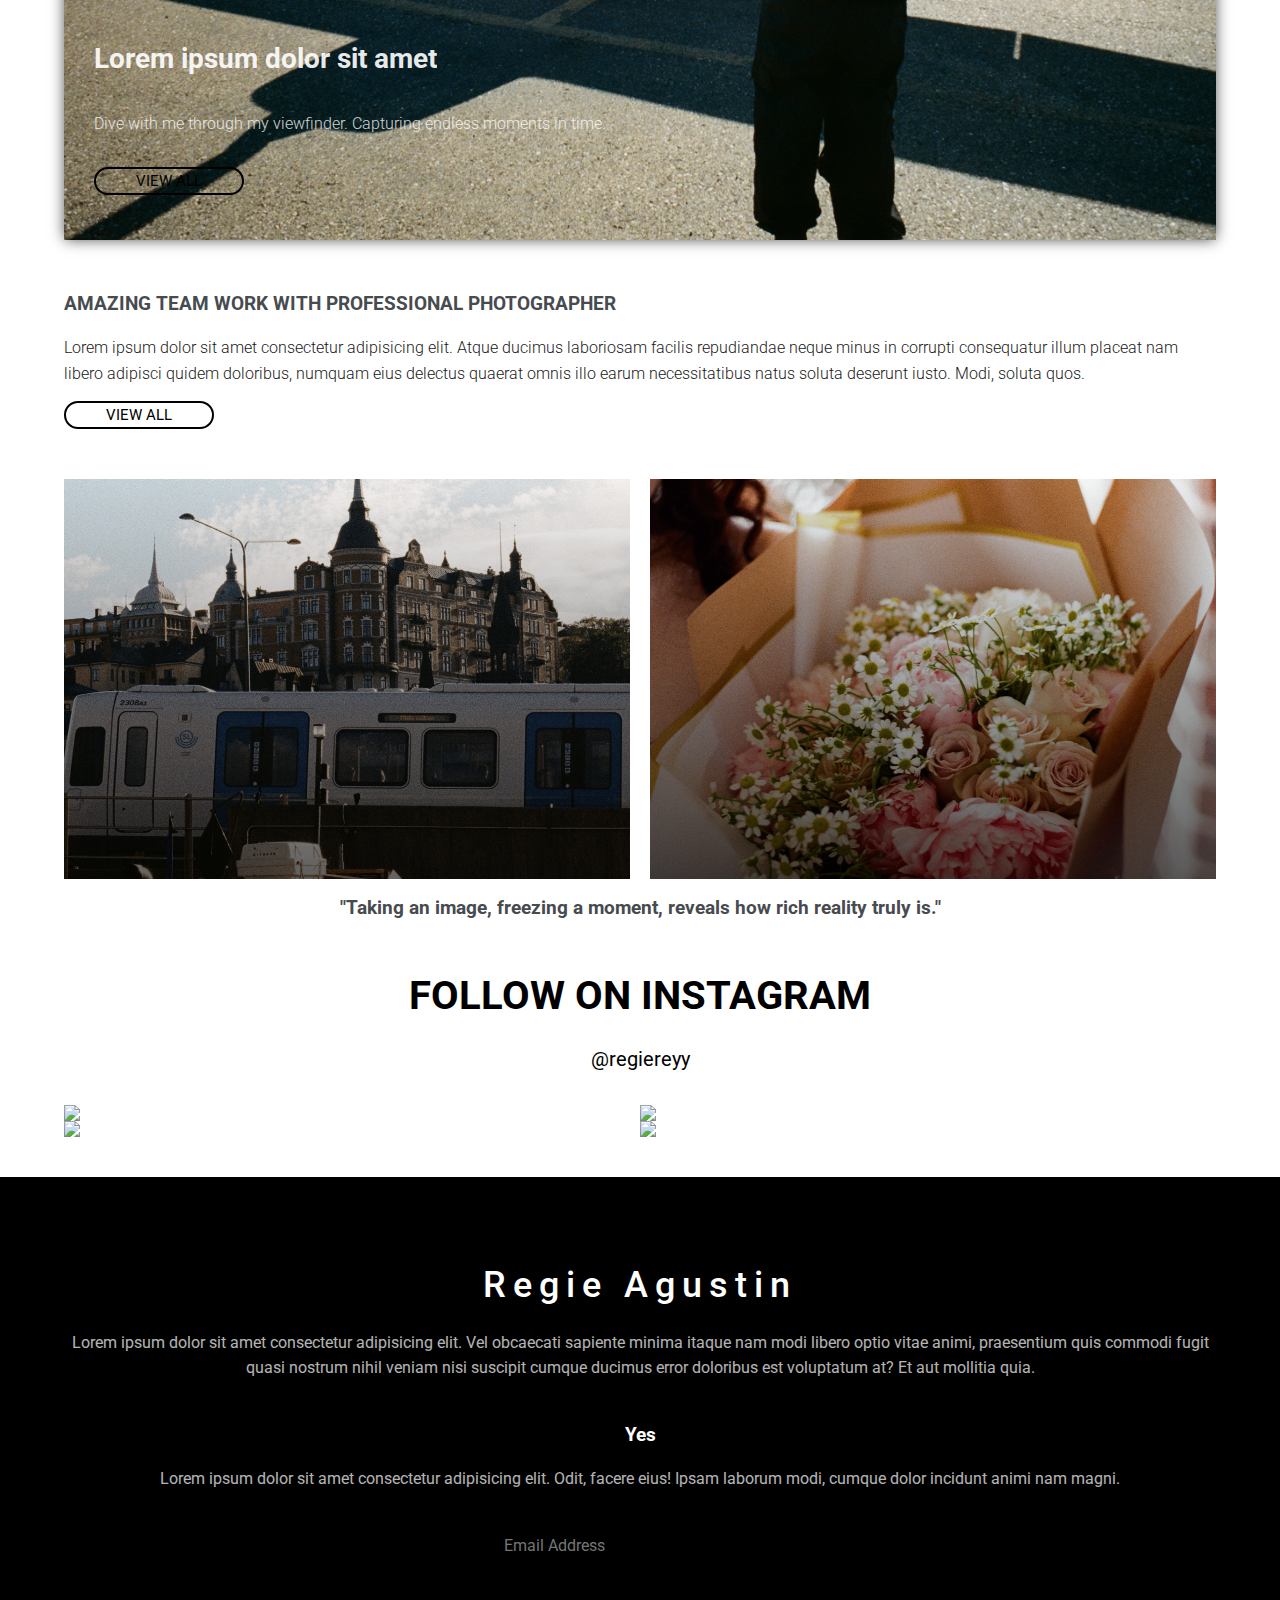
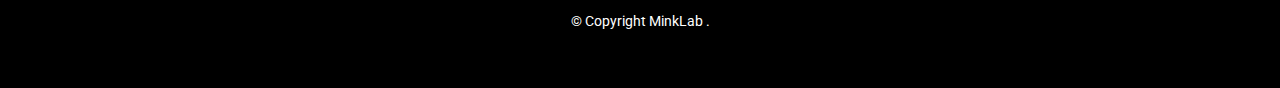
==== commit 3d9662dd: "minor changes with site names and titles" ====
--- a/index.html
+++ b/index.html
@@ -3,7 +3,7 @@
     <head>
         <meta charset="utf-8">
         <meta http-equiv="X-UA-Compatible" content="IE=edge">
-        <title>Film Site</title>
+        <title>MinkLab Films</title>
         <meta name = "viewport" content = "width=device-width,
         inital-scale=1.0">
         <link rel="stylesheet" href="style.css">
@@ -41,7 +41,7 @@
                     <div class = "about-img flex">
                         <img src = "images/pfp1.png" alt = "photographer img">
                     </div>
-                    <h2>I'm Regie Agustin</h2>
+                    <h2>Regie Agustin</h2>
                     <h3>Photographer | Traveller</h3>
                     <blockquote>
                         The joy of film photography lies in its tangible process, from the satisfying click of the shutter to the anticipation of developing film, revealing each moment captured in its authentic, timeless beauty.                        <span>Minks</span>
--- a/style.css
+++ b/style.css
@@ -2,7 +2,7 @@
 
 :root{
     --white: #ddd;
-    --dark: #111;
+    --dark: #000000;
     --lightGrey: #474b4f;
     --lightgreen: #000000;
     --darkgreen: #000000;
@@ -299,10 +299,159 @@
     width: 100%;
     height: 100%;
     font-size: 50px;
-    background: rgba(134, 194, 50, 0.4);
+    background: rgba(0, 0, 0, 0.4);
     opacity: 0;
     transition: var(--transition);
 }
 .insta-imgs > div:hover .icon-overlay{
     opacity: 1;
-}+}
+
+
+.section-three{
+    margin: 40px 0;
+}
+
+
+
+
+
+
+.footer{
+    background: var(--dark);
+    color: #ffffff;
+    padding: 40px 0;
+    text-align: center;
+}
+.footer-container > div{
+    margin: 40px 0;
+}
+.footer-container h2{
+    color: var(--lightGreen);
+    font-size: 36px;
+    font-weight: 500;
+    letter-spacing: 7px;
+}
+.footer-container p{
+    opacity: 0.7;
+}
+.subs{
+    background: #000000;
+    width: 350px;
+    display: flex;
+    justify-content: space-between;
+    align-items: center;
+    margin: 30px auto;
+}
+.subs i{
+    font-size: 26px;
+    flex: 10%;
+    display: block;
+}
+.subs input{
+    flex: 60%;
+    background: transparent;
+    border: none;
+    font-size: 16px;
+    padding: 0 5px;
+    outline: 0;
+    color: #fff;
+}
+.subs button{
+    flex: 30%;
+    font-size: 16px;
+    padding: 15px 0;
+    font-weight: bold;
+    background: var(--lightGreen);
+    border: none;
+    transition: var(--transition);
+    cursor: pointer;
+}
+.subs button:hover{
+    color: #fff;
+}
+.footer > p{
+    text-align: center;
+    font-size: 14px;
+}
+
+.section-three{
+    margin: 40px 0;
+}
+.single-img{
+    position: relative;
+    margin: 10px;
+}
+.single-img-content{
+    position: absolute;
+    bottom: 0;
+    left: 0;
+    right: 0;
+    color: #fff;
+    padding: 5px 30px;
+    background: rgba(0, 0, 0, 0.7);
+}
+
+.single-img-content h3{
+    font-size: 18px;
+    font-weight: 300;
+    text-transform: uppercase;
+}
+
+/*** contact.html ***/
+
+.section-five{
+    margin: 40px 0;
+}
+.section-five .container div{
+    margin: 20px 0;
+}
+.contact-top{
+    text-align: center;
+}
+.contact-top h3{
+    font-size: 28px;
+}
+.contact-top p{
+    font-weight: 300;
+    width: 70%;
+    margin: 0 auto;
+}
+.contact-middle div{
+    text-align: center;
+    padding: 25px 0;
+    background: var(--dark);
+    color: #fff;
+}
+.contact-middle div span{
+    display: block;
+}
+.contact-icon{
+    font-size: 30px;
+}
+.contact-middle div span:nth-child(2){
+    font-size: 18px;
+    font-weight: bold;
+}
+.contact-middle div p{
+    font-weight: 300;
+    opacity: 0.7;
+}
+.contact-bottom{
+    margin-top: 50px!important;
+}
+.form input[type = "text"], .form input[type = "email"], .form textarea{
+    width: 100%;
+    font-size: 16px;
+    padding: 10px 15px;
+    margin: 10px 0;
+    border: 1px solid var(--lightGreen);
+    outline: none;
+    border-radius: 5px;
+}
+.contact-bottom .form{
+    padding: 0 20px;
+}
+
+/*** Media Queries ***/
+
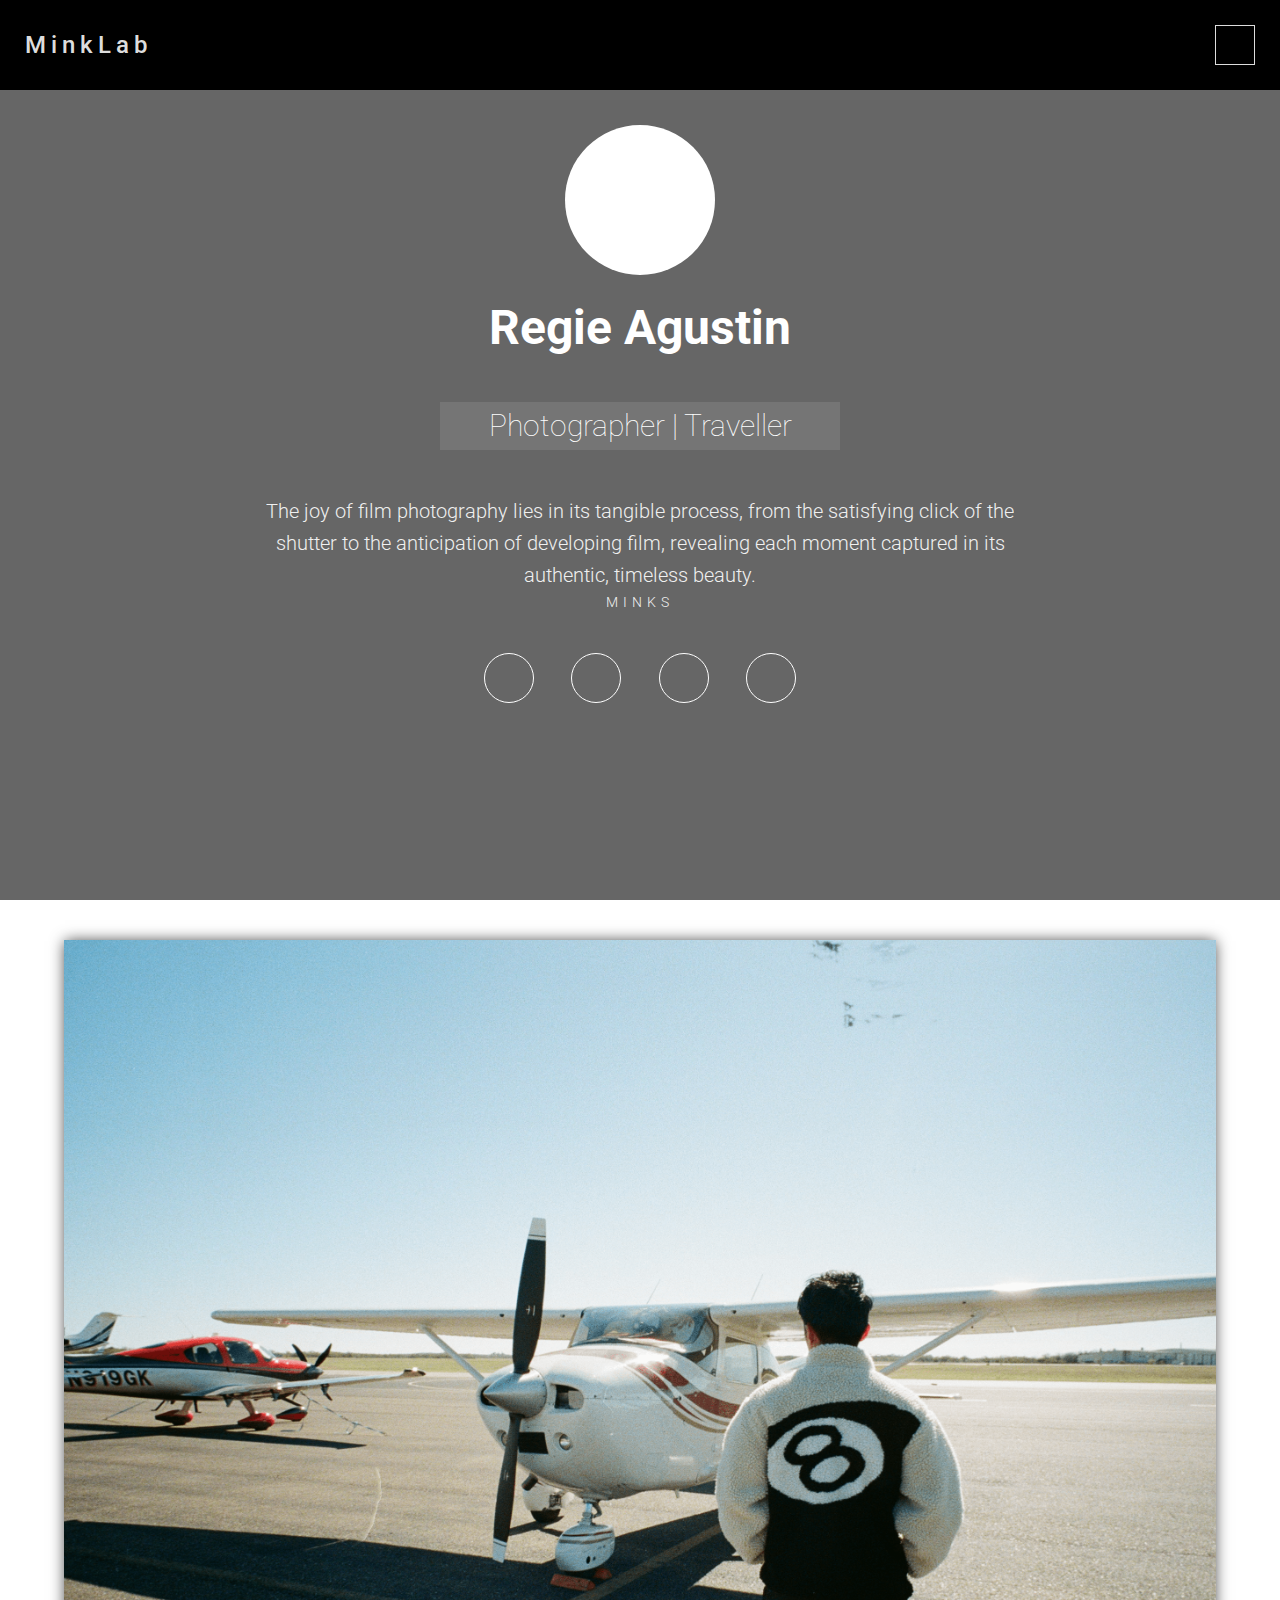
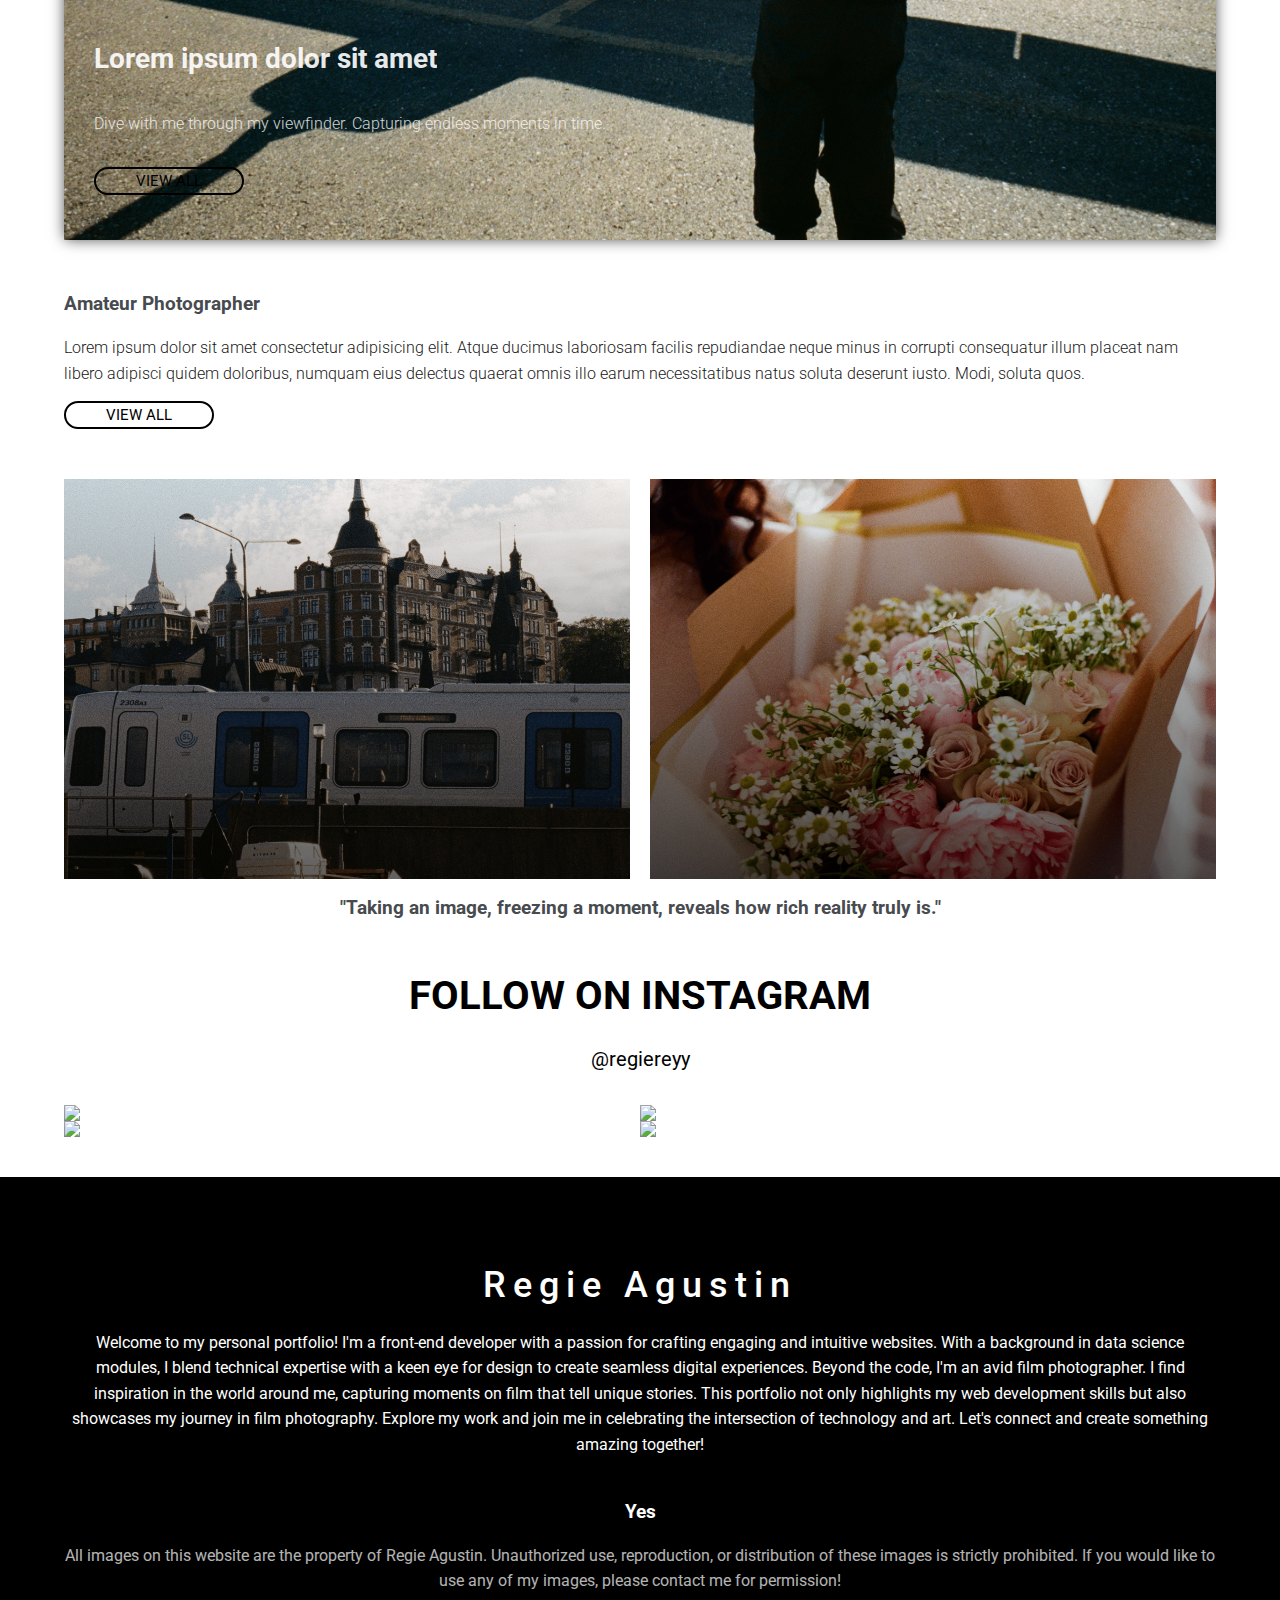
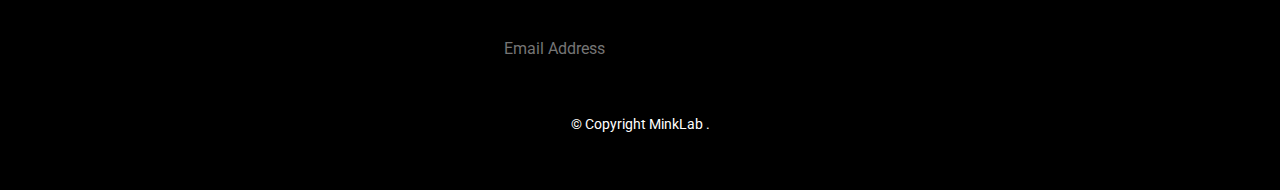
==== commit 6e3d4f5f: "tweaks to images and their corresponding names as well as about me footer and copyright statement" ====
--- a/index.html
+++ b/index.html
@@ -79,7 +79,7 @@
 
                 <div class = "sec-one-right">
                     <div class = "work-content">
-                        <h3>AMAZING TEAM WORK WITH PROFESSIONAL PHOTOGRAPHER</h3>
+                        <h3>Amateur Photographer</h3>
                         <p>Lorem ipsum dolor sit amet consectetur adipisicing elit. Atque ducimus laboriosam facilis repudiandae neque minus in corrupti consequatur illum placeat nam libero adipisci quidem doloribus, numquam eius delectus quaerat omnis illo earum necessitatibus natus soluta deserunt iusto. Modi, soluta quos.</p>
                         <a href = "#" class = "btn">view all</a>
                     </div>
@@ -132,11 +132,16 @@
             <div class = "footer-container container">
                 <div>
                     <h2>Regie Agustin</h2>
-                    <p>Lorem ipsum dolor sit amet consectetur adipisicing elit. Vel obcaecati sapiente minima itaque nam modi libero optio vitae animi, praesentium quis commodi fugit quasi nostrum nihil veniam nisi suscipit cumque ducimus error doloribus est voluptatum at? Et aut mollitia quia.</p>
-                </div>
+                    Welcome to my personal portfolio! I'm a front-end developer with a passion for crafting engaging and intuitive websites. With a background in data science modules, I blend technical expertise with a keen eye for design to create seamless digital experiences.
+
+                    Beyond the code, I'm an avid film photographer. I find inspiration in the world around me, capturing moments on film that tell unique stories. This portfolio not only highlights my web development skills but also showcases my journey in film photography.
+                    
+                    Explore my work and join me in celebrating the intersection of technology and art. Let's connect and create something amazing together!                </div>
                 <div>
                     <h3>Yes</h3>
-                    <p>Lorem ipsum dolor sit amet consectetur adipisicing elit. Odit, facere eius! Ipsam laborum modi, cumque dolor incidunt animi nam magni.</p>
+                    <p>All images on this website are the property of Regie Agustin. Unauthorized use, reproduction, or distribution of these images is strictly prohibited. If you would like to use any of my images, please contact me for permission! 
+
+                    </p>
 
                     <div class = "subs">
                         <i class = "fas fa-envelope"></i>
--- a/style.css
+++ b/style.css
@@ -68,7 +68,7 @@
 }
 .header{
     min-height: 100vh;
-    background: linear-gradient(rgba(0, 0, 0, 0.6), rgba(0, 0, 0, 0.6)), url("images/bg6.png") center/cover no-repeat;
+    background: linear-gradient(rgba(0, 0, 0, 0.6), rgba(0, 0, 0, 0.6)), url("images/bg4.png") center/cover no-repeat;
     color: #fff;
 }
 .top-nav a{
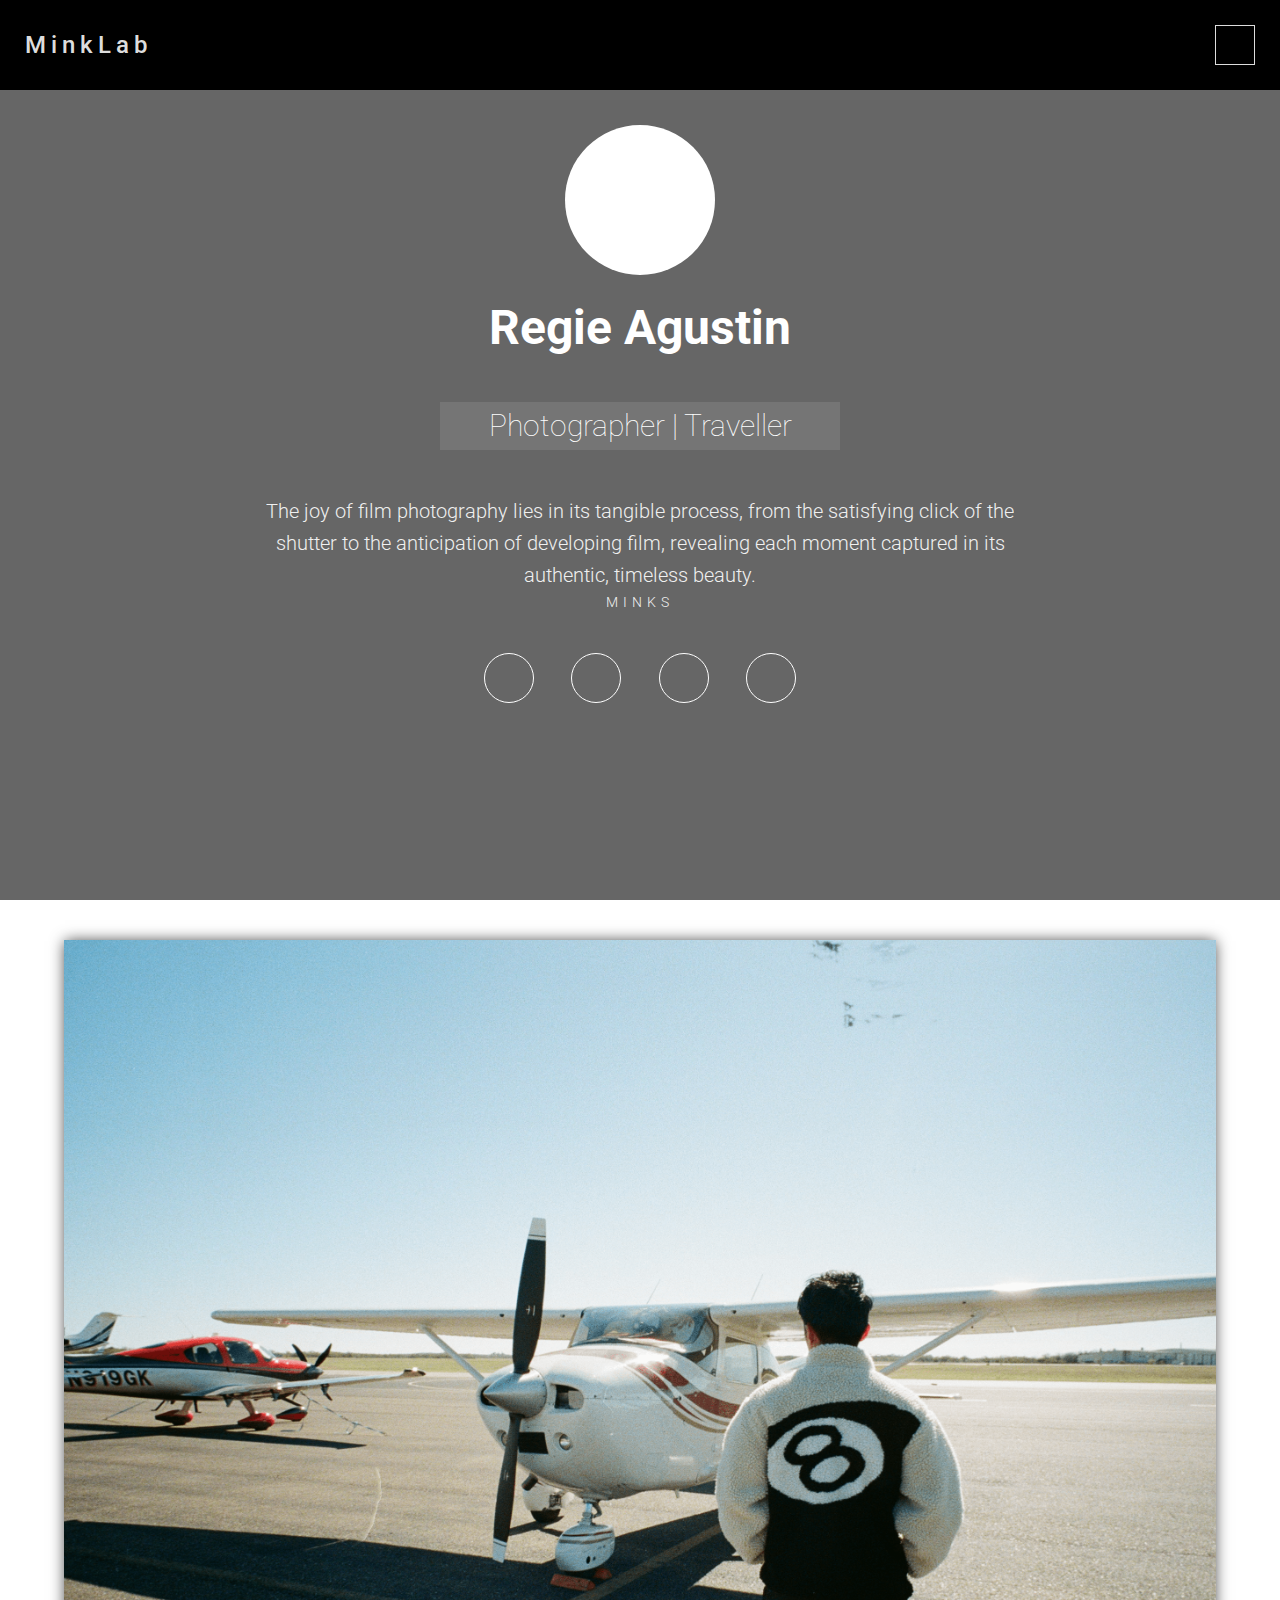
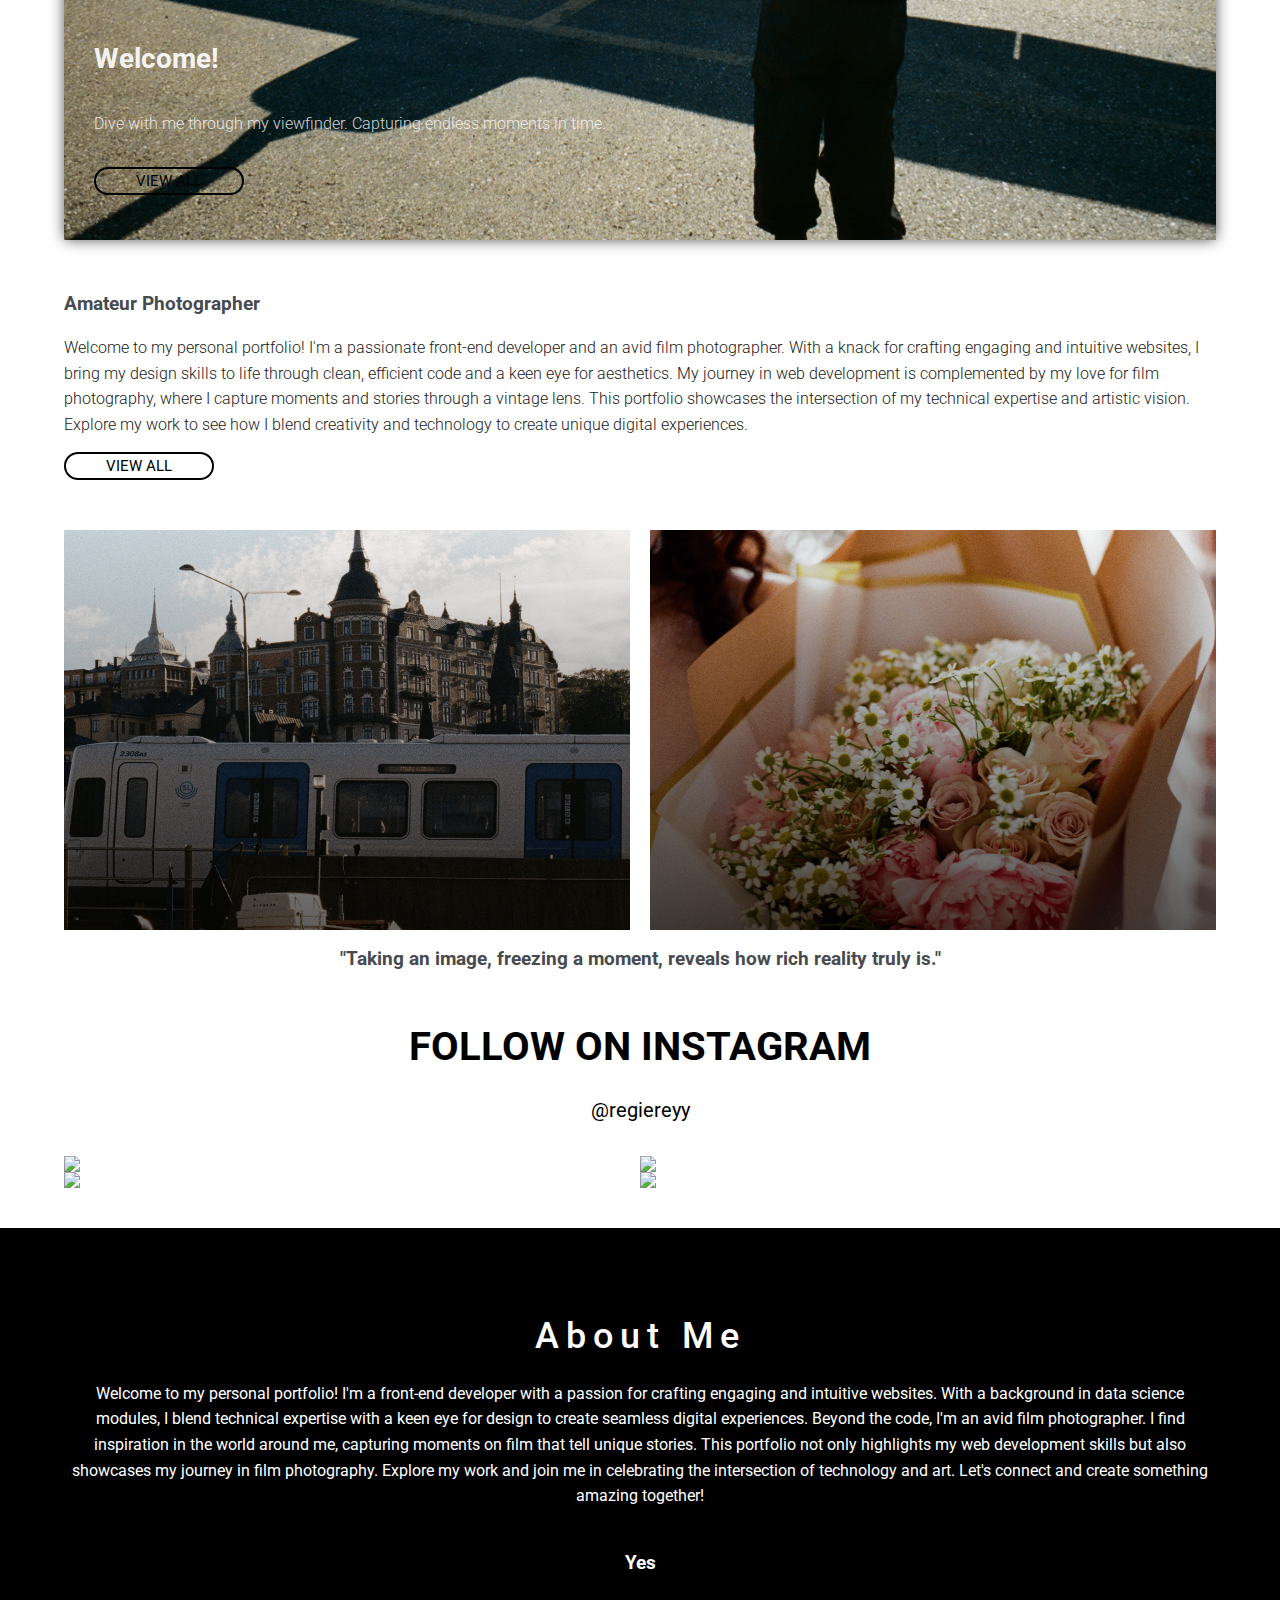
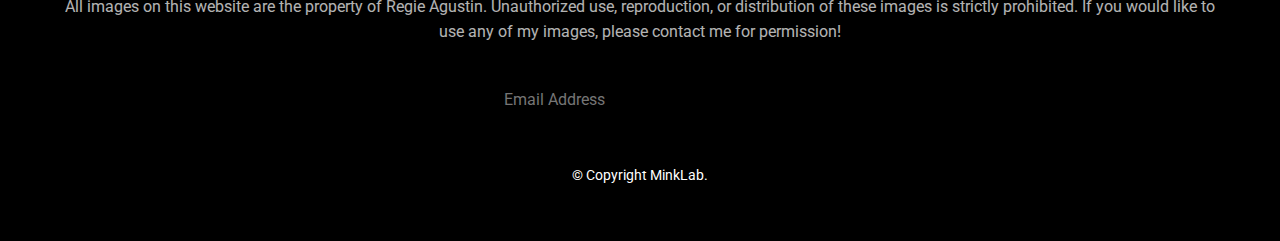
==== commit a3e2cc87: "little more touch up with the quotes" ====
--- a/index.html
+++ b/index.html
@@ -71,7 +71,7 @@
             <div class = "container">
                 <div class = "sec-one-left">
                     <div>
-                        <h3>Lorem ipsum dolor sit amet</h3>
+                        <h3>Welcome!</h3>
                         <p>Dive with me through my viewfinder. Capturing endless moments in time.</p>
                         <a href = "#" class = "btn">view all</a>
                     </div>
@@ -80,7 +80,9 @@
                 <div class = "sec-one-right">
                     <div class = "work-content">
                         <h3>Amateur Photographer</h3>
-                        <p>Lorem ipsum dolor sit amet consectetur adipisicing elit. Atque ducimus laboriosam facilis repudiandae neque minus in corrupti consequatur illum placeat nam libero adipisci quidem doloribus, numquam eius delectus quaerat omnis illo earum necessitatibus natus soluta deserunt iusto. Modi, soluta quos.</p>
+                        <p>
+                            
+                            Welcome to my personal portfolio! I'm a passionate front-end developer and an avid film photographer. With a knack for crafting engaging and intuitive websites, I bring my design skills to life through clean, efficient code and a keen eye for aesthetics. My journey in web development is complemented by my love for film photography, where I capture moments and stories through a vintage lens. This portfolio showcases the intersection of my technical expertise and artistic vision. Explore my work to see how I blend creativity and technology to create unique digital experiences.</p>
                         <a href = "#" class = "btn">view all</a>
                     </div>
                     <div class = "work-imgs">
@@ -131,7 +133,7 @@
         <footer class = "footer">
             <div class = "footer-container container">
                 <div>
-                    <h2>Regie Agustin</h2>
+                    <h2>About Me</h2>
                     Welcome to my personal portfolio! I'm a front-end developer with a passion for crafting engaging and intuitive websites. With a background in data science modules, I blend technical expertise with a keen eye for design to create seamless digital experiences.
 
                     Beyond the code, I'm an avid film photographer. I find inspiration in the world around me, capturing moments on film that tell unique stories. This portfolio not only highlights my web development skills but also showcases my journey in film photography.
@@ -150,7 +152,7 @@
                     </div>
                 </div>
             </div>
-            <p>&copy; Copyright MinkLab .</p>
+            <p>&copy; Copyright MinkLab.</p>
         </footer>
         
 
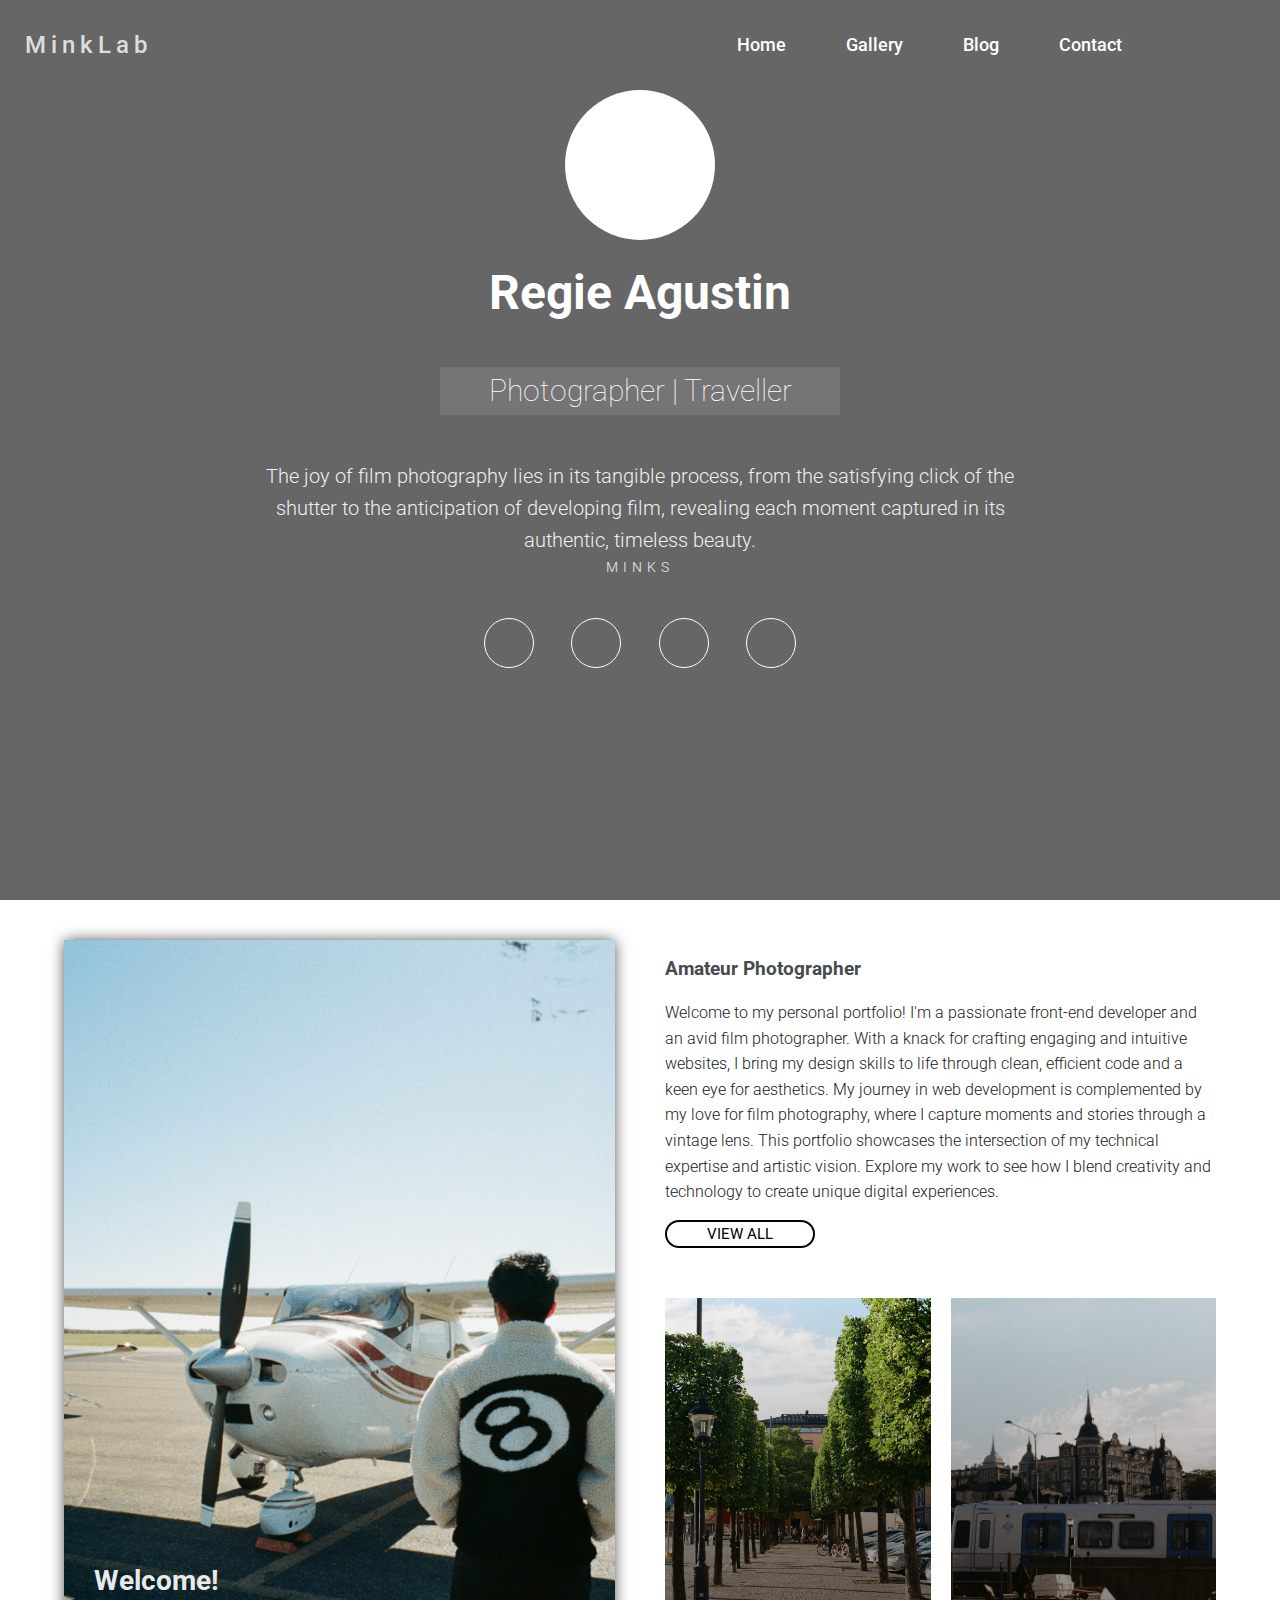
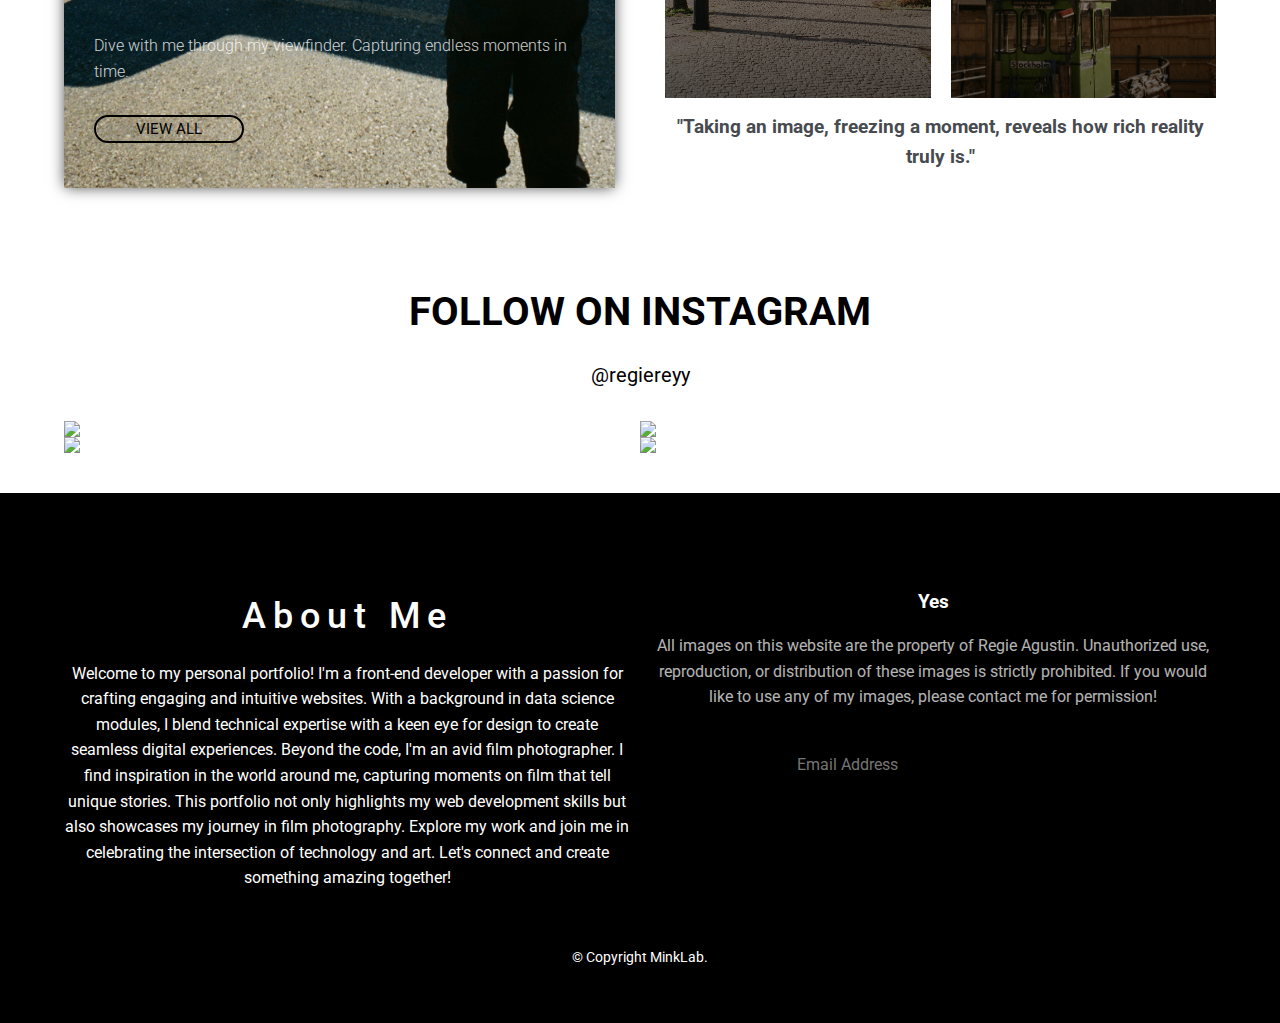
==== commit b3aca5de: "change font" ====
--- a/index.html
+++ b/index.html
@@ -7,6 +7,7 @@
         <meta name = "viewport" content = "width=device-width,
         inital-scale=1.0">
         <link rel="stylesheet" href="style.css">
+        
         <script src="https://kit.fontawesome.com/dbed6b6114.js" 
         crossorigin="anonymous"></script>
     </head>
--- a/style.css
+++ b/style.css
@@ -18,7 +18,10 @@
 
 body{ 
     line-height: 1.6;
-
+    
+}
+::-webkit-scrollbar{
+    display: none;
 }
 img {
     width: 100%;
@@ -257,12 +260,12 @@
     grid-column-gap: 20px;
 }
 .work-img-1{
+    background: linear-gradient(rgba(0, 0, 0, 0), rgba(0, 0, 0, 0.6)), url("images/bg8.jpg") center/cover no-repeat;
+    height: 400px;
+    transition: var(--transition);
+}
+.work-img-2{
     background: linear-gradient(rgba(0, 0, 0, 0), rgba(0, 0, 0, 0.6)), url("images/bg6.png") center/cover no-repeat;
-    height: 400px;
-    transition: var(--transition);
-}
-.work-img-2{
-    background: linear-gradient(rgba(0, 0, 0, 0), rgba(0, 0, 0, 0.6)), url("images/bg7.png") center/cover no-repeat;
     height: 400px;
     transition: var(--transition);
 }
@@ -421,7 +424,7 @@
     text-align: center;
     padding: 25px 0;
     background: var(--dark);
-    color: #fff;
+    color: #ffffff;
 }
 .contact-middle div span{
     display: block;
@@ -445,13 +448,116 @@
     font-size: 16px;
     padding: 10px 15px;
     margin: 10px 0;
-    border: 1px solid var(--lightGreen);
+    border: 2px solid var(--dark);
     outline: none;
     border-radius: 5px;
+    
 }
 .contact-bottom .form{
     padding: 0 20px;
 }
 
 /*** Media Queries ***/
-
+@media sceen and (min-width: 678px){
+    .contact-middle{
+        display:grid;
+        grid-template-columns: repeat(2, 1fr);
+        grid-column-gap: 20px;
+    }
+}
+@media screen and (min-width: 800px) {
+    .insta-imgs{
+        grid-template-columns: repeat(2, 1fr);
+    }
+    .gallery{
+        display: grid;
+        grid-template-columns: repeat(2, 1fr);
+    }
+    .blog-wrapper-sm{
+        display: grid;
+        grid-template-columns: repeat(2, 1fr);
+        grid-gap: 20px;
+    }
+}
+
+@media screen and (min-width: 992px){
+    .nav-section{
+        display: flex;
+        justify-content: space-between;
+    }
+    .navBtn{
+        display: none;
+    }
+    .brand-and-navBtn{
+        flex: 0 0 10%;
+        background: none;
+    }
+    .top-nav{
+        flex: 0 1 100%;
+        display: flex;
+        justify-content: flex-end;
+        align-items: center;
+        transition: transform 0s ease;
+        transform: translateY(0);
+        background: transparent;
+    }
+    .top-nav ul{
+        display: flex;
+    }
+    .top-nav ul li{
+        margin-right: 30px;
+        margin-left: 30px;
+    }
+    .about{
+        margin-top: 0;
+    }
+    .search-icon{
+        flex: 0 0 10%;
+        display: block;
+        display: flex;
+        justify-content: center;
+        align-items: center;
+        font-size: 24px;
+        cursor: pointer;
+        transition: var(--transition);
+    }
+    .search-icon i:hover{
+        transform: scale(1.2);
+    }
+    .contact-middle{
+        grid-template-columns: repeat(4, 1fr);
+    }
+    .contact-bottom{
+        display: grid;
+        grid-template-columns: repeat(2, 1fr);
+        grid-column-gap: 40px;
+    }
+
+}
+@media screen and (min-width: 1000px){
+    .section-one .container{
+        display: grid;
+        grid-template-columns: repeat(2, 1fr);
+        grid-column-gap: 50px;
+    }
+    .sec-one-left{
+        align-self: center;
+    }
+    .work-content{
+        margin-top: 0;
+    }
+    .sec-one-left{
+        height: 100%;
+    }
+    .blog-wrapper-lg{
+        display: grid;
+        grid-template-columns: repeat(2, 1fr);
+        grid-gap: 20px;
+    }
+    .footer-container{
+        display: grid;
+        grid-template-columns: repeat(2, 1fr);
+        grid-gap: 20px;
+    }
+}
+
